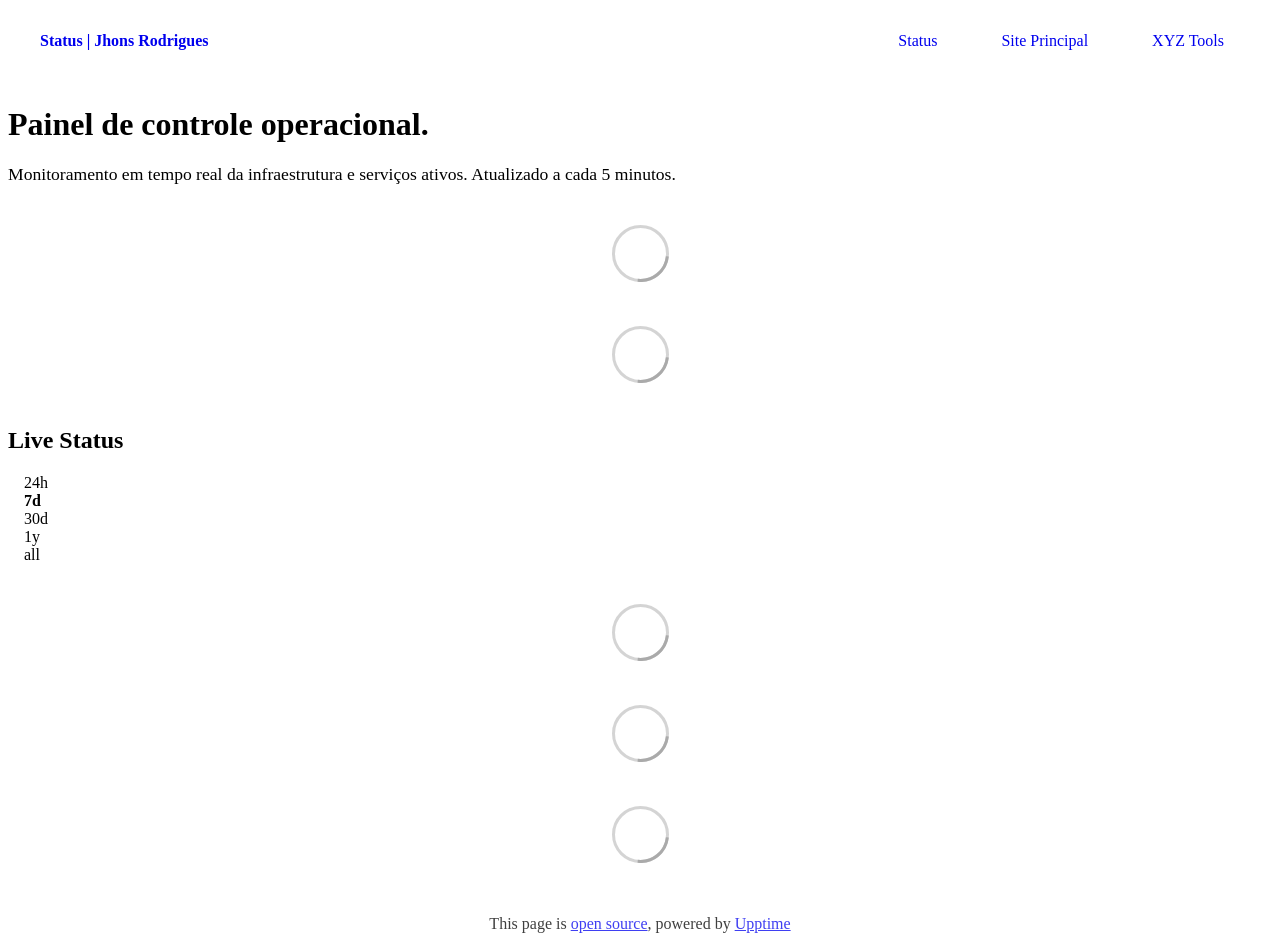
==== index.html @ 6686a25e "deploy: 39d566ddb281f7ddded84cb7383b6917914777c2" ====
<!DOCTYPE html> <html lang=en> <head> <meta charset=utf-8> <meta content="width=device-width,initial-scale=1" name=viewport> <meta content=#333333 name=theme-color> <base href=/ > <link href=manifest.json rel=manifest crossorigin=use-credentials> <script>__SAPPER__={baseUrl:"",preloaded:[void 0,{}]};if('serviceWorker' in navigator)navigator.serviceWorker.register('/service-worker.js');(function(){try{eval("async function x(){}");var main="/client/client.4621b41d.js"}catch(e){main="/client/legacy/client.613359bc.js"};var s=document.createElement("script");try{new Function("if(0)import('')")();s.src=main;s.type="module";s.crossOrigin="use-credentials";}catch(e){s.src="/client/shimport@2.0.5.js";s.setAttribute("data-main",main);}document.head.appendChild(s);}());</script> <link href=client/client-31a52aa5.css rel=stylesheet><link href=client/createOctokit-a85f76c7.css rel=stylesheet><link href=client/index-b0b6455a.css rel=stylesheet> <title>Status | Jhons Rodrigues</title><link href=https://status.jhonsrodrigues.com/themes/light.css rel=stylesheet><link href=https://status.jhonsrodrigues.com/global.css rel=stylesheet><link href=https://raw.githubusercontent.com/upptime/upptime/master/assets/upptime-icon.svg rel=icon type=image/svg><link href=/logo-192.png rel=icon type=image/png> <link href=/client/client.4621b41d.js rel=modulepreload as=script crossorigin=use-credentials><link href=/client/client-31a52aa5.css rel=preload as=style><link href=/client/index.4621e5ca.js rel=modulepreload as=script crossorigin=use-credentials><link href=/client/createOctokit.be93cfee.js rel=modulepreload as=script crossorigin=use-credentials><link href=/client/inject_styles.803b7e80.js rel=modulepreload as=script crossorigin=use-credentials><link href=/client/createOctokit-a85f76c7.css rel=preload as=style><link href=/client/index-b0b6455a.css rel=preload as=style></head> <body> <div id=sapper> <nav class=svelte-a08hsz><div class="svelte-a08hsz container"><div><a href=https://status.jhonsrodrigues.com class="svelte-a08hsz logo"><img alt="" class=svelte-a08hsz src=https://tyipxaldonkfqlztqmbk.supabase.co/storage/v1/object/public/public-images/LogotipoJR.png> <div>Status | Jhons Rodrigues</div></a></div> <ul class=svelte-a08hsz><li><a href=/ class=svelte-a08hsz target=_self aria-current=page>Status</a> <li><a href=https://jhonsrodrigues.com class=svelte-a08hsz target=_self>Site Principal</a> <li><a href=https://xyztools.app class=svelte-a08hsz target=_self>XYZ Tools</a> </li> </ul></div> </nav> <main class=container> <header class=svelte-ngkazm><h1>Painel de controle operacional.</h1> <p class="svelte-ngkazm lead">Monitoramento em tempo real da infraestrutura e serviços ativos. Atualizado a cada 5 minutos.</header> <section class=svelte-8lnl4f><div class="svelte-68jxue loading"><svg class=svelte-68jxue height=38 stroke=#aaa width=38 xmlns=http://www.w3.org/2000/svg><g fill=none fill-rule=evenodd><g stroke-width=2 transform="translate(1 1)"><circle cx=18 cy=18 r=18 stroke-opacity=.5></circle><path d="M36 18c0-9.94-8.06-18-18-18"><animateTransform attributeName=transform dur=1s from="0 18 18" repeatCount=indefinite to="360 18 18" type=rotate></animateTransform></path></g></g></svg></div> </section> <section class=svelte-8lnl4f><div class="svelte-68jxue loading"><svg class=svelte-68jxue height=38 stroke=#aaa width=38 xmlns=http://www.w3.org/2000/svg><g fill=none fill-rule=evenodd><g stroke-width=2 transform="translate(1 1)"><circle cx=18 cy=18 r=18 stroke-opacity=.5></circle><path d="M36 18c0-9.94-8.06-18-18-18"><animateTransform attributeName=transform dur=1s from="0 18 18" repeatCount=indefinite to="360 18 18" type=rotate></animateTransform></path></g></g></svg></div> </section> <div class="svelte-fqsq6s f changed"><h2>Live Status</h2> <form class="svelte-fqsq6s f r"><div><input class=svelte-fqsq6s id=data_day name=d type=radio value=day><label class=svelte-fqsq6s for=data_day>24h</label></div> <div><input class=svelte-fqsq6s id=data_week name=d type=radio value=week checked><label class=svelte-fqsq6s for=data_week>7d</label></div> <div><input class=svelte-fqsq6s id=data_month name=d type=radio value=month><label class=svelte-fqsq6s for=data_month>30d</label></div> <div><input class=svelte-fqsq6s id=data_year name=d type=radio value=year><label class=svelte-fqsq6s for=data_year>1y</label></div> <div><input class=svelte-fqsq6s id=data_all name=d type=radio value=all><label class=svelte-fqsq6s for=data_all>all</label></div></form></div> <section class="svelte-fqsq6s live-status"><div class="svelte-68jxue loading"><svg class=svelte-68jxue height=38 stroke=#aaa width=38 xmlns=http://www.w3.org/2000/svg><g fill=none fill-rule=evenodd><g stroke-width=2 transform="translate(1 1)"><circle cx=18 cy=18 r=18 stroke-opacity=.5></circle><path d="M36 18c0-9.94-8.06-18-18-18"><animateTransform attributeName=transform dur=1s from="0 18 18" repeatCount=indefinite to="360 18 18" type=rotate></animateTransform></path></g></g></svg></div> </section> <section><div class="svelte-68jxue loading"><svg class=svelte-68jxue height=38 stroke=#aaa width=38 xmlns=http://www.w3.org/2000/svg><g fill=none fill-rule=evenodd><g stroke-width=2 transform="translate(1 1)"><circle cx=18 cy=18 r=18 stroke-opacity=.5></circle><path d="M36 18c0-9.94-8.06-18-18-18"><animateTransform attributeName=transform dur=1s from="0 18 18" repeatCount=indefinite to="360 18 18" type=rotate></animateTransform></path></g></g></svg></div> </section> <section><div class="svelte-68jxue loading"><svg class=svelte-68jxue height=38 stroke=#aaa width=38 xmlns=http://www.w3.org/2000/svg><g fill=none fill-rule=evenodd><g stroke-width=2 transform="translate(1 1)"><circle cx=18 cy=18 r=18 stroke-opacity=.5></circle><path d="M36 18c0-9.94-8.06-18-18-18"><animateTransform attributeName=transform dur=1s from="0 18 18" repeatCount=indefinite to="360 18 18" type=rotate></animateTransform></path></g></g></svg></div></section></main> <footer class=svelte-jbr799><p>This page is <a href=https://github.com/SEU-USUARIO-GITHUB/status-page>open source</a>, powered by <a href=https://upptime.js.org>Upptime</a></p> </footer></div> <script> try {
        if (typeof window !== "undefined" && window.navigator && navigator.serviceWorker) {
          navigator.serviceWorker.getRegistrations().then(function (registrations) {
            for (let registration of registrations) {
              registration.unregister();
            }
          });
        }
        if (typeof window !== "undefined" && "caches" in window) {
          caches.keys().then(function (keyList) {
            return Promise.all(
              keyList.map(function (key) {
                return caches.delete(key);
              })
            );
          });
        }
      } catch (error) {} </script>
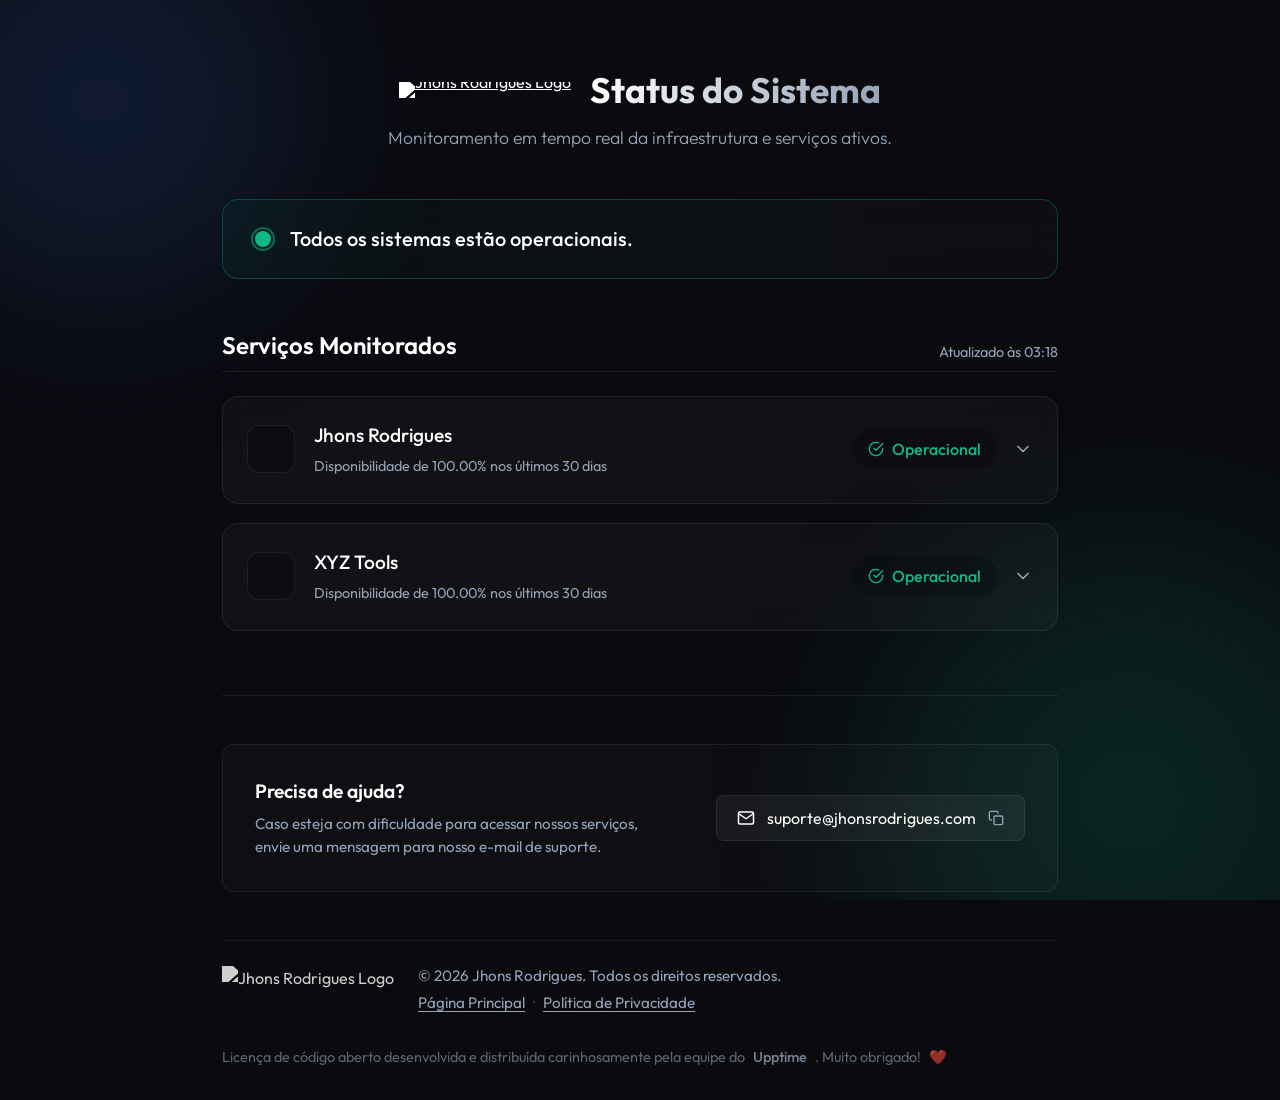
==== commit 99904b2f: "feat: implementa nova interface visual premium Data-Only" ====
--- a/index.html
+++ b/index.html
@@ -1,18 +1,97 @@
-<!DOCTYPE html> <html lang=en> <head> <meta charset=utf-8> <meta content="width=device-width,initial-scale=1" name=viewport> <meta content=#333333 name=theme-color> <base href=/ > <link href=manifest.json rel=manifest crossorigin=use-credentials> <script>__SAPPER__={baseUrl:"",preloaded:[void 0,{}]};if('serviceWorker' in navigator)navigator.serviceWorker.register('/service-worker.js');(function(){try{eval("async function x(){}");var main="/client/client.4621b41d.js"}catch(e){main="/client/legacy/client.613359bc.js"};var s=document.createElement("script");try{new Function("if(0)import('')")();s.src=main;s.type="module";s.crossOrigin="use-credentials";}catch(e){s.src="/client/shimport@2.0.5.js";s.setAttribute("data-main",main);}document.head.appendChild(s);}());</script> <link href=client/client-31a52aa5.css rel=stylesheet><link href=client/createOctokit-a85f76c7.css rel=stylesheet><link href=client/index-b0b6455a.css rel=stylesheet> <title>Status | Jhons Rodrigues</title><link href=https://status.jhonsrodrigues.com/themes/light.css rel=stylesheet><link href=https://status.jhonsrodrigues.com/global.css rel=stylesheet><link href=https://raw.githubusercontent.com/upptime/upptime/master/assets/upptime-icon.svg rel=icon type=image/svg><link href=/logo-192.png rel=icon type=image/png> <link href=/client/client.4621b41d.js rel=modulepreload as=script crossorigin=use-credentials><link href=/client/client-31a52aa5.css rel=preload as=style><link href=/client/index.4621e5ca.js rel=modulepreload as=script crossorigin=use-credentials><link href=/client/createOctokit.be93cfee.js rel=modulepreload as=script crossorigin=use-credentials><link href=/client/inject_styles.803b7e80.js rel=modulepreload as=script crossorigin=use-credentials><link href=/client/createOctokit-a85f76c7.css rel=preload as=style><link href=/client/index-b0b6455a.css rel=preload as=style></head> <body> <div id=sapper> <nav class=svelte-a08hsz><div class="svelte-a08hsz container"><div><a href=https://status.jhonsrodrigues.com class="svelte-a08hsz logo"><img alt="" class=svelte-a08hsz src=https://tyipxaldonkfqlztqmbk.supabase.co/storage/v1/object/public/public-images/LogotipoJR.png> <div>Status | Jhons Rodrigues</div></a></div> <ul class=svelte-a08hsz><li><a href=/ class=svelte-a08hsz target=_self aria-current=page>Status</a> <li><a href=https://jhonsrodrigues.com class=svelte-a08hsz target=_self>Site Principal</a> <li><a href=https://xyztools.app class=svelte-a08hsz target=_self>XYZ Tools</a> </li> </ul></div> </nav> <main class=container> <header class=svelte-ngkazm><h1>Painel de controle operacional.</h1> <p class="svelte-ngkazm lead">Monitoramento em tempo real da infraestrutura e serviços ativos. Atualizado a cada 5 minutos.</header> <section class=svelte-8lnl4f><div class="svelte-68jxue loading"><svg class=svelte-68jxue height=38 stroke=#aaa width=38 xmlns=http://www.w3.org/2000/svg><g fill=none fill-rule=evenodd><g stroke-width=2 transform="translate(1 1)"><circle cx=18 cy=18 r=18 stroke-opacity=.5></circle><path d="M36 18c0-9.94-8.06-18-18-18"><animateTransform attributeName=transform dur=1s from="0 18 18" repeatCount=indefinite to="360 18 18" type=rotate></animateTransform></path></g></g></svg></div> </section> <section class=svelte-8lnl4f><div class="svelte-68jxue loading"><svg class=svelte-68jxue height=38 stroke=#aaa width=38 xmlns=http://www.w3.org/2000/svg><g fill=none fill-rule=evenodd><g stroke-width=2 transform="translate(1 1)"><circle cx=18 cy=18 r=18 stroke-opacity=.5></circle><path d="M36 18c0-9.94-8.06-18-18-18"><animateTransform attributeName=transform dur=1s from="0 18 18" repeatCount=indefinite to="360 18 18" type=rotate></animateTransform></path></g></g></svg></div> </section> <div class="svelte-fqsq6s f changed"><h2>Live Status</h2> <form class="svelte-fqsq6s f r"><div><input class=svelte-fqsq6s id=data_day name=d type=radio value=day><label class=svelte-fqsq6s for=data_day>24h</label></div> <div><input class=svelte-fqsq6s id=data_week name=d type=radio value=week checked><label class=svelte-fqsq6s for=data_week>7d</label></div> <div><input class=svelte-fqsq6s id=data_month name=d type=radio value=month><label class=svelte-fqsq6s for=data_month>30d</label></div> <div><input class=svelte-fqsq6s id=data_year name=d type=radio value=year><label class=svelte-fqsq6s for=data_year>1y</label></div> <div><input class=svelte-fqsq6s id=data_all name=d type=radio value=all><label class=svelte-fqsq6s for=data_all>all</label></div></form></div> <section class="svelte-fqsq6s live-status"><div class="svelte-68jxue loading"><svg class=svelte-68jxue height=38 stroke=#aaa width=38 xmlns=http://www.w3.org/2000/svg><g fill=none fill-rule=evenodd><g stroke-width=2 transform="translate(1 1)"><circle cx=18 cy=18 r=18 stroke-opacity=.5></circle><path d="M36 18c0-9.94-8.06-18-18-18"><animateTransform attributeName=transform dur=1s from="0 18 18" repeatCount=indefinite to="360 18 18" type=rotate></animateTransform></path></g></g></svg></div> </section> <section><div class="svelte-68jxue loading"><svg class=svelte-68jxue height=38 stroke=#aaa width=38 xmlns=http://www.w3.org/2000/svg><g fill=none fill-rule=evenodd><g stroke-width=2 transform="translate(1 1)"><circle cx=18 cy=18 r=18 stroke-opacity=.5></circle><path d="M36 18c0-9.94-8.06-18-18-18"><animateTransform attributeName=transform dur=1s from="0 18 18" repeatCount=indefinite to="360 18 18" type=rotate></animateTransform></path></g></g></svg></div> </section> <section><div class="svelte-68jxue loading"><svg class=svelte-68jxue height=38 stroke=#aaa width=38 xmlns=http://www.w3.org/2000/svg><g fill=none fill-rule=evenodd><g stroke-width=2 transform="translate(1 1)"><circle cx=18 cy=18 r=18 stroke-opacity=.5></circle><path d="M36 18c0-9.94-8.06-18-18-18"><animateTransform attributeName=transform dur=1s from="0 18 18" repeatCount=indefinite to="360 18 18" type=rotate></animateTransform></path></g></g></svg></div></section></main> <footer class=svelte-jbr799><p>This page is <a href=https://github.com/SEU-USUARIO-GITHUB/status-page>open source</a>, powered by <a href=https://upptime.js.org>Upptime</a></p> </footer></div> <script> try {
-        if (typeof window !== "undefined" && window.navigator && navigator.serviceWorker) {
-          navigator.serviceWorker.getRegistrations().then(function (registrations) {
-            for (let registration of registrations) {
-              registration.unregister();
-            }
-          });
-        }
-        if (typeof window !== "undefined" && "caches" in window) {
-          caches.keys().then(function (keyList) {
-            return Promise.all(
-              keyList.map(function (key) {
-                return caches.delete(key);
-              })
-            );
-          });
-        }
-      } catch (error) {} </script> +<!DOCTYPE html>
+<html lang="pt-BR">
+<head>
+    <meta charset="UTF-8">
+    <meta name="viewport" content="width=device-width, initial-scale=1.0">
+    <title>Status | Jhons Rodrigues</title>
+    <meta name="description" content="Monitoramento em tempo real da infraestrutura e serviços ativos de Jhons Rodrigues. Atualizado a cada 5 minutos.">
+    <link rel="icon" type="image/svg+xml" href="https://tyipxaldonkfqlztqmbk.supabase.co/storage/v1/object/public/public-images/LogotipoJR.svg">
+    
+    <!-- Google Fonts -->
+    <link rel="preconnect" href="https://fonts.googleapis.com">
+    <link rel="preconnect" href="https://fonts.gstatic.com" crossorigin>
+    <link href="https://fonts.googleapis.com/css2?family=Outfit:wght@300;400;500;600;700&display=swap" rel="stylesheet">
+    
+    <!-- Custom CSS -->
+    <link rel="stylesheet" href="./assets/style.css">
+</head>
+<body>
+    <div class="background-effects">
+        <div class="glow-orb orb-1"></div>
+        <div class="glow-orb orb-2"></div>
+    </div>
+
+    <div class="app-container">
+        <header class="site-header">
+            <div class="header-title-row">
+                <a href="/" class="logo-link">
+                    <img src="https://tyipxaldonkfqlztqmbk.supabase.co/storage/v1/object/public/public-images/LogotipoJR.svg" alt="Jhons Rodrigues Logo" class="brand-logo">
+                </a>
+                <h1>Status do Sistema</h1>
+            </div>
+            <p class="header-subtitle">Monitoramento em tempo real da infraestrutura e serviços ativos.</p>
+        </header>
+
+        <main>
+            <!-- Global Status Banner -->
+            <section class="global-status loading" id="global-status-banner">
+                <div class="status-indicator-pulse"></div>
+                <h2 id="global-status-text">Analisando sistemas...</h2>
+            </section>
+
+            <!-- Services Grid -->
+            <section class="services-section">
+                <div class="services-header">
+                    <h2>Serviços Monitorados</h2>
+                    <span class="last-updated" id="last-updated-text">Atualizando...</span>
+                </div>
+                <div class="services-grid" id="services-grid">
+                    <!-- Cards will be injected here by app.js -->
+                    <div class="skeleton-card"></div>
+                    <div class="skeleton-card"></div>
+                </div>
+            </section>
+        </main>
+
+        <footer class="site-footer">
+            <div class="support-section">
+                <div class="support-content">
+                    <h3>Precisa de ajuda?</h3>
+                    <p>Caso esteja com dificuldade para acessar nossos serviços, envie uma mensagem para nosso e-mail de suporte.</p>
+                </div>
+                <div class="support-action">
+                    <button id="copy-email-btn" class="email-btn" onclick="copySupportEmail()">
+                        <svg width="18" height="18" viewBox="0 0 24 24" fill="none" stroke="currentColor" stroke-width="2" stroke-linecap="round" stroke-linejoin="round"><path d="M4 4h16c1.1 0 2 .9 2 2v12c0 1.1-.9 2-2 2H4c-1.1 0-2-.9-2-2V6c0-1.1.9-2 2-2z"></path><polyline points="22,6 12,13 2,6"></polyline></svg>
+                        <span>suporte@jhonsrodrigues.com</span>
+                        <svg class="copy-icon" width="16" height="16" viewBox="0 0 24 24" fill="none" stroke="currentColor" stroke-width="2" stroke-linecap="round" stroke-linejoin="round"><rect x="9" y="9" width="13" height="13" rx="2" ry="2"></rect><path d="M5 15H4a2 2 0 0 1-2-2V4a2 2 0 0 1 2-2h9a2 2 0 0 1 2 2v1"></path></svg>
+                    </button>
+                    <span id="copy-feedback" class="copy-feedback">Copiado!</span>
+                </div>
+            </div>
+
+            <div class="footer-main">
+                <div class="footer-brand-row">
+                    <img src="https://tyipxaldonkfqlztqmbk.supabase.co/storage/v1/object/public/public-images/LogotipoJR.svg" alt="Jhons Rodrigues Logo" class="footer-logo">
+                    <div class="footer-copyright">
+                        <p>&copy; <span id="current-year"></span> Jhons Rodrigues. Todos os direitos reservados.</p>
+                        <div class="footer-copyright-links">
+                            <a href="https://jhonsrodrigues.com" target="_blank" rel="noopener noreferrer">Página Principal</a>
+                            <span class="separator">&middot;</span>
+                            <a href="https://www.jhonsrodrigues.com/privacidade.html" target="_blank" rel="noopener noreferrer">Política de Privacidade</a>
+                        </div>
+                    </div>
+                </div>
+                
+                <div class="footer-credits">
+                    <p class="upptime-credit">
+                        Licença de código aberto desenvolvida e distribuída carinhosamente pela equipe do <a href="https://upptime.js.org" target="_blank" rel="noopener noreferrer">Upptime</a>. Muito obrigado! <span class="animated-heart">❤️</span>
+                    </p>
+                </div>
+            </div>
+        </footer>
+    </div>
+
+    <!-- Custom JS -->
+    <script src="./assets/app.js"></script>
+</body>
+</html>
--- a/assets/style.css
+++ b/assets/style.css
@@ -0,0 +1,597 @@
+:root {
+    --bg-dark: #0a0a0f;
+    --bg-card: rgba(255, 255, 255, 0.03);
+    --border-color: rgba(255, 255, 255, 0.08);
+    --text-primary: #ffffff;
+    --text-secondary: #94a3b8;
+    --accent-color: #3b82f6;
+    
+    --status-up: #10b981;
+    --status-up-glow: rgba(16, 185, 129, 0.2);
+    --status-down: #ef4444;
+    --status-down-glow: rgba(239, 68, 68, 0.2);
+    --status-degraded: #f59e0b;
+    --status-degraded-glow: rgba(245, 158, 11, 0.2);
+
+    --font-main: 'Outfit', sans-serif;
+    --transition: all 0.3s cubic-bezier(0.4, 0, 0.2, 1);
+}
+
+* {
+    margin: 0;
+    padding: 0;
+    box-sizing: border-box;
+}
+
+body {
+    background-color: var(--bg-dark);
+    color: var(--text-primary);
+    font-family: var(--font-main);
+    min-height: 100vh;
+    overflow-x: hidden;
+    position: relative;
+    line-height: 1.5;
+}
+
+/* Background Effects */
+.background-effects {
+    position: fixed;
+    top: 0;
+    left: 0;
+    width: 100%;
+    height: 100%;
+    z-index: -1;
+    overflow: hidden;
+    pointer-events: none;
+}
+
+.glow-orb {
+    position: absolute;
+    border-radius: 50%;
+    filter: blur(100px);
+    opacity: 0.15;
+    animation: float 20s infinite ease-in-out alternate;
+}
+
+.orb-1 {
+    width: 400px;
+    height: 400px;
+    background: var(--accent-color);
+    top: -100px;
+    left: -100px;
+}
+
+.orb-2 {
+    width: 500px;
+    height: 500px;
+    background: var(--status-up);
+    bottom: -150px;
+    right: -100px;
+    animation-delay: -5s;
+}
+
+@keyframes float {
+    0% { transform: translate(0, 0) scale(1); }
+    100% { transform: translate(50px, 50px) scale(1.1); }
+}
+
+/* Layout */
+.app-container {
+    max-width: 900px;
+    margin: 0 auto;
+    padding: 2rem;
+    display: flex;
+    flex-direction: column;
+    min-height: 100vh;
+}
+
+/* Header */
+.site-header {
+    text-align: center;
+    margin-bottom: 3rem;
+    padding-top: 2rem;
+    animation: fadeInDown 0.8s ease-out;
+}
+
+.header-title-row {
+    display: flex;
+    align-items: center;
+    justify-content: center;
+    gap: 1.2rem;
+    margin-bottom: 0.5rem;
+}
+
+.logo-link {
+    display: inline-block;
+    transition: var(--transition);
+    line-height: 0;
+}
+
+.logo-link:hover {
+    transform: scale(1.05);
+}
+
+.brand-logo {
+    height: 48px; /* Slightly smaller to fit with text */
+    width: auto;
+    filter: brightness(0) invert(1);
+}
+
+.header-title-row h1 {
+    font-size: 2.2rem;
+    font-weight: 700;
+    background: linear-gradient(to right, #fff, #94a3b8);
+    -webkit-background-clip: text;
+    -webkit-text-fill-color: transparent;
+}
+
+.header-subtitle {
+    color: var(--text-secondary);
+    font-size: 1.1rem;
+    font-weight: 300;
+}
+
+/* Global Status Banner */
+.global-status {
+    background: var(--bg-card);
+    backdrop-filter: blur(16px);
+    -webkit-backdrop-filter: blur(16px);
+    border: 1px solid var(--border-color);
+    border-radius: 16px;
+    padding: 1.5rem 2rem;
+    display: flex;
+    align-items: center;
+    gap: 1.2rem;
+    margin-bottom: 3rem;
+    transition: var(--transition);
+    animation: fadeInUp 0.8s ease-out 0.2s both;
+}
+
+.status-indicator-pulse {
+    width: 16px;
+    height: 16px;
+    border-radius: 50%;
+    background-color: var(--text-secondary);
+    position: relative;
+}
+
+.status-indicator-pulse::after {
+    content: '';
+    position: absolute;
+    top: -4px;
+    left: -4px;
+    right: -4px;
+    bottom: -4px;
+    border-radius: 50%;
+    border: 2px solid var(--text-secondary);
+    animation: pulse 2s cubic-bezier(0.4, 0, 0.6, 1) infinite;
+    opacity: 0.5;
+}
+
+.global-status.all-up {
+    border-color: rgba(16, 185, 129, 0.3);
+    background: linear-gradient(90deg, rgba(16,185,129,0.05) 0%, rgba(255,255,255,0.02) 100%);
+}
+
+.global-status.all-up .status-indicator-pulse {
+    background-color: var(--status-up);
+}
+
+.global-status.all-up .status-indicator-pulse::after {
+    border-color: var(--status-up);
+}
+
+.global-status.has-issues {
+    border-color: rgba(239, 68, 68, 0.3);
+    background: linear-gradient(90deg, rgba(239,68,68,0.05) 0%, rgba(255,255,255,0.02) 100%);
+}
+
+.global-status.has-issues .status-indicator-pulse {
+    background-color: var(--status-down);
+}
+
+.global-status.has-issues .status-indicator-pulse::after {
+    border-color: var(--status-down);
+}
+
+.global-status h2 {
+    font-size: 1.25rem;
+    font-weight: 500;
+}
+
+@keyframes pulse {
+    0% { transform: scale(1); opacity: 0.8; }
+    100% { transform: scale(1.8); opacity: 0; }
+}
+
+/* Services Section */
+.services-header {
+    display: flex;
+    justify-content: space-between;
+    align-items: flex-end;
+    margin-bottom: 1.5rem;
+    padding-bottom: 0.5rem;
+    border-bottom: 1px solid var(--border-color);
+}
+
+.services-header h2 {
+    font-size: 1.5rem;
+    font-weight: 600;
+}
+
+.last-updated {
+    font-size: 0.9rem;
+    color: var(--text-secondary);
+}
+
+.services-grid {
+    display: flex;
+    flex-direction: column;
+    gap: 1.2rem;
+    margin-bottom: 4rem;
+}
+
+/* Service Card */
+.service-card {
+    background: var(--bg-card);
+    backdrop-filter: blur(12px);
+    -webkit-backdrop-filter: blur(12px);
+    border: 1px solid var(--border-color);
+    border-radius: 16px;
+    transition: var(--transition);
+    color: inherit;
+    animation: fadeInUp 0.8s ease-out 0.4s both;
+    overflow: hidden;
+}
+
+.service-card:hover {
+    background: rgba(255, 255, 255, 0.05);
+    border-color: rgba(255, 255, 255, 0.15);
+    box-shadow: 0 10px 30px -10px rgba(0,0,0,0.5);
+}
+
+.service-header-clickable {
+    padding: 1.5rem;
+    display: flex;
+    justify-content: space-between;
+    align-items: center;
+    cursor: pointer;
+    user-select: none;
+}
+
+.service-info {
+    display: flex;
+    align-items: center;
+    gap: 1.2rem;
+}
+
+.service-icon {
+    width: 48px;
+    height: 48px;
+    border-radius: 12px;
+    background: rgba(0,0,0,0.2);
+    padding: 8px;
+    display: flex;
+    align-items: center;
+    justify-content: center;
+    border: 1px solid var(--border-color);
+}
+
+.service-icon img {
+    max-width: 100%;
+    max-height: 100%;
+    object-fit: contain;
+}
+
+.service-details h3 {
+    font-size: 1.2rem;
+    font-weight: 500;
+    margin-bottom: 0.2rem;
+}
+
+.service-uptime {
+    font-size: 0.9rem;
+    color: var(--text-secondary);
+}
+
+.service-status {
+    display: flex;
+    align-items: center;
+    gap: 0.5rem;
+    font-weight: 500;
+    padding: 0.5rem 1rem;
+    border-radius: 20px;
+    background: rgba(0,0,0,0.2);
+}
+
+.status-up {
+    color: var(--status-up);
+}
+
+.status-down {
+    color: var(--status-down);
+}
+
+.card-dropdown-icon {
+    transition: transform 0.3s ease;
+    margin-left: 1rem;
+    color: var(--text-secondary);
+}
+
+.service-card.expanded .card-dropdown-icon {
+    transform: rotate(180deg);
+}
+
+.service-details-dropdown {
+    max-height: 0;
+    overflow: hidden;
+    transition: max-height 0.4s ease, padding 0.4s ease, opacity 0.3s ease;
+    background: rgba(0, 0, 0, 0.2);
+    border-top: 1px solid transparent;
+    opacity: 0;
+}
+
+.service-card.expanded .service-details-dropdown {
+    max-height: 300px;
+    padding: 1.5rem;
+    border-top-color: var(--border-color);
+    opacity: 1;
+}
+
+.dropdown-content-inner {
+    display: flex;
+    justify-content: space-between;
+    align-items: flex-start;
+}
+
+.incidents-log {
+    flex: 1;
+}
+
+.incidents-log h4 {
+    font-size: 1rem;
+    margin-bottom: 0.5rem;
+    color: var(--text-secondary);
+    font-weight: 500;
+}
+
+.incidents-log p {
+    font-size: 0.95rem;
+}
+
+.visit-site-btn {
+    display: inline-flex;
+    align-items: center;
+    gap: 0.5rem;
+    padding: 0.6rem 1.2rem;
+    background-color: var(--accent-color);
+    color: #fff;
+    text-decoration: none;
+    border-radius: 8px;
+    font-weight: 500;
+    font-size: 0.95rem;
+    transition: background-color 0.2s ease;
+}
+
+.visit-site-btn:hover {
+    background-color: #2563eb;
+}
+
+/* Skeletons for Loading */
+.skeleton-card {
+    height: 88px;
+    border-radius: 16px;
+    background: linear-gradient(90deg, rgba(255,255,255,0.02) 25%, rgba(255,255,255,0.05) 50%, rgba(255,255,255,0.02) 75%);
+    background-size: 200% 100%;
+    animation: skeletonLoading 1.5s infinite;
+}
+
+@keyframes skeletonLoading {
+    0% { background-position: 200% 0; }
+    100% { background-position: -200% 0; }
+}
+
+/* Footer */
+.site-footer {
+    margin-top: auto;
+    padding-top: 3rem;
+    border-top: 1px solid var(--border-color);
+}
+
+.support-section {
+    background: rgba(255, 255, 255, 0.02);
+    border: 1px solid var(--border-color);
+    border-radius: 12px;
+    padding: 2rem;
+    display: flex;
+    justify-content: space-between;
+    align-items: center;
+    margin-bottom: 3rem;
+}
+
+.support-content h3 {
+    font-size: 1.2rem;
+    font-weight: 600;
+    margin-bottom: 0.5rem;
+}
+
+.support-content p {
+    color: var(--text-secondary);
+    font-size: 0.95rem;
+    max-width: 400px;
+}
+
+.support-action {
+    position: relative;
+    display: flex;
+    align-items: center;
+    gap: 1rem;
+}
+
+.email-btn {
+    display: flex;
+    align-items: center;
+    gap: 0.75rem;
+    background: rgba(255, 255, 255, 0.05);
+    border: 1px solid var(--border-color);
+    color: var(--text-primary);
+    padding: 0.75rem 1.25rem;
+    border-radius: 8px;
+    cursor: pointer;
+    font-family: inherit;
+    font-size: 1rem;
+    transition: var(--transition);
+}
+
+.email-btn:hover {
+    background: rgba(255, 255, 255, 0.1);
+    border-color: rgba(255, 255, 255, 0.2);
+}
+
+.copy-icon {
+    color: var(--text-secondary);
+    transition: color 0.2s;
+}
+
+.email-btn:hover .copy-icon {
+    color: var(--text-primary);
+}
+
+.copy-feedback {
+    position: absolute;
+    top: -30px;
+    right: 50%;
+    transform: translateX(50%);
+    background: var(--status-up);
+    color: #fff;
+    padding: 0.25rem 0.75rem;
+    border-radius: 4px;
+    font-size: 0.8rem;
+    font-weight: 500;
+    opacity: 0;
+    transition: opacity 0.3s ease;
+    pointer-events: none;
+}
+
+.copy-feedback.show {
+    opacity: 1;
+}
+
+.footer-main {
+    display: flex;
+    flex-direction: column;
+    gap: 2rem;
+    padding-top: 1.5rem;
+    border-top: 1px solid rgba(255, 255, 255, 0.05);
+}
+
+.footer-brand-row {
+    display: flex;
+    align-items: center;
+    gap: 1.5rem;
+    flex-wrap: wrap;
+}
+
+.footer-logo {
+    height: 48px;
+    opacity: 0.8;
+    filter: brightness(0) invert(1);
+    transition: var(--transition);
+}
+
+.footer-logo:hover {
+    opacity: 1;
+}
+
+.footer-copyright {
+    display: flex;
+    flex-direction: column;
+    gap: 0.25rem;
+    color: var(--text-secondary);
+    font-size: 0.95rem;
+}
+
+.footer-copyright-links {
+    display: flex;
+    align-items: center;
+    gap: 0.5rem;
+    flex-wrap: wrap;
+}
+
+.footer-copyright-links a {
+    color: var(--text-secondary);
+    text-decoration: underline;
+    text-underline-offset: 3px;
+    transition: var(--transition);
+}
+
+.footer-copyright-links a:hover {
+    color: var(--text-primary);
+}
+
+.separator {
+    color: rgba(148, 163, 184, 0.4);
+    user-select: none;
+}
+
+.footer-credits {
+    color: rgba(148, 163, 184, 0.6);
+    font-size: 0.9rem;
+}
+
+.upptime-credit {
+    display: flex;
+    align-items: center;
+    gap: 0.5rem;
+    flex-wrap: wrap;
+}
+
+.upptime-credit a {
+    color: rgba(148, 163, 184, 0.8);
+    text-decoration: none;
+    font-weight: 500;
+}
+
+.upptime-credit a:hover {
+    color: var(--text-primary);
+}
+
+.animated-heart {
+    display: inline-block;
+    animation: heartColorChange 4s infinite alternate;
+}
+
+@keyframes heartColorChange {
+    0% { filter: hue-rotate(0deg); transform: scale(1); }
+    50% { transform: scale(1.1); }
+    100% { filter: hue-rotate(360deg); transform: scale(1); }
+}
+
+/* Animations */
+@keyframes fadeInDown {
+    from { opacity: 0; transform: translateY(-20px); }
+    to { opacity: 1; transform: translateY(0); }
+}
+
+@keyframes fadeInUp {
+    from { opacity: 0; transform: translateY(20px); }
+    to { opacity: 1; transform: translateY(0); }
+}
+
+/* Responsive */
+@media (max-width: 640px) {
+    .header-title-row { flex-direction: column; gap: 0.8rem; }
+    .header-title-row h1 { font-size: 1.8rem; }
+    .global-status { flex-direction: column; text-align: center; gap: 1rem; }
+    
+    .service-header-clickable { flex-direction: column; text-align: center; gap: 1rem; }
+    .service-info { flex-direction: column; }
+    .card-dropdown-icon { display: none; } /* Hide dropdown icon on mobile for space */
+    
+    .dropdown-content-inner { flex-direction: column; gap: 1.5rem; align-items: center; text-align: center; }
+    
+    .support-section { flex-direction: column; text-align: center; gap: 1.5rem; }
+    .footer-brand-row { flex-direction: column; text-align: center; gap: 1rem; }
+    .footer-copyright-links { justify-content: center; }
+    .upptime-credit { justify-content: center; text-align: center; }
+}
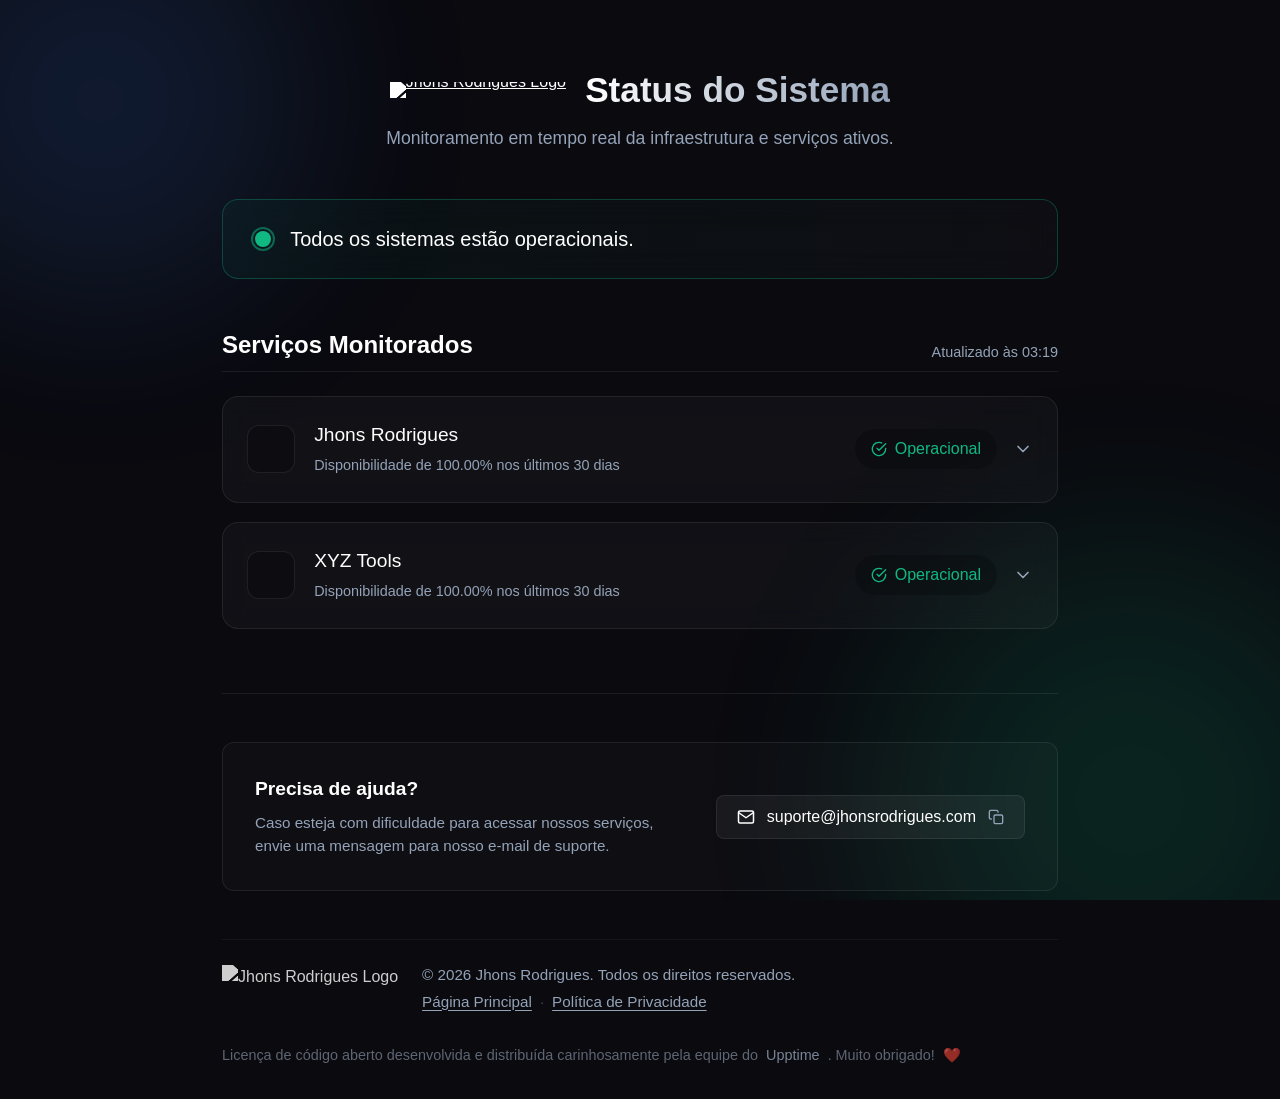
==== commit d0b452fc: "sec: auditoria de segurança - XSS protection e CSP headers" ====
--- a/index.html
+++ b/index.html
@@ -5,6 +5,9 @@
     <meta name="viewport" content="width=device-width, initial-scale=1.0">
     <title>Status | Jhons Rodrigues</title>
     <meta name="description" content="Monitoramento em tempo real da infraestrutura e serviços ativos de Jhons Rodrigues. Atualizado a cada 5 minutos.">
+    <meta http-equiv="X-Content-Type-Options" content="nosniff">
+    <meta http-equiv="X-XSS-Protection" content="1; mode=block">
+    <meta http-equiv="Content-Security-Policy" content="default-src 'self'; script-src 'self' 'unsafe-inline'; style-src 'self' 'unsafe-inline' https://fonts.googleapis.com; font-src 'self' https://fonts.gstatic.com; img-src 'self' data: https://tyipxaldonkfqlztqmbk.supabase.co https://icons.duckduckgo.com https://ui-avatars.com https://img.shields.io https://raw.githubusercontent.com; connect-src 'self';">
     <link rel="icon" type="image/svg+xml" href="https://tyipxaldonkfqlztqmbk.supabase.co/storage/v1/object/public/public-images/LogotipoJR.svg">
     
     <!-- Google Fonts -->
@@ -60,7 +63,7 @@
                     <p>Caso esteja com dificuldade para acessar nossos serviços, envie uma mensagem para nosso e-mail de suporte.</p>
                 </div>
                 <div class="support-action">
-                    <button id="copy-email-btn" class="email-btn" onclick="copySupportEmail()">
+                    <button id="copy-email-btn" class="email-btn">
                         <svg width="18" height="18" viewBox="0 0 24 24" fill="none" stroke="currentColor" stroke-width="2" stroke-linecap="round" stroke-linejoin="round"><path d="M4 4h16c1.1 0 2 .9 2 2v12c0 1.1-.9 2-2 2H4c-1.1 0-2-.9-2-2V6c0-1.1.9-2 2-2z"></path><polyline points="22,6 12,13 2,6"></polyline></svg>
                         <span>suporte@jhonsrodrigues.com</span>
                         <svg class="copy-icon" width="16" height="16" viewBox="0 0 24 24" fill="none" stroke="currentColor" stroke-width="2" stroke-linecap="round" stroke-linejoin="round"><rect x="9" y="9" width="13" height="13" rx="2" ry="2"></rect><path d="M5 15H4a2 2 0 0 1-2-2V4a2 2 0 0 1 2-2h9a2 2 0 0 1 2 2v1"></path></svg>
--- a/assets/style.css
+++ b/assets/style.css
@@ -121,7 +121,9 @@
     font-size: 2.2rem;
     font-weight: 700;
     background: linear-gradient(to right, #fff, #94a3b8);
+    background-clip: text;
     -webkit-background-clip: text;
+    color: transparent;
     -webkit-text-fill-color: transparent;
 }
 
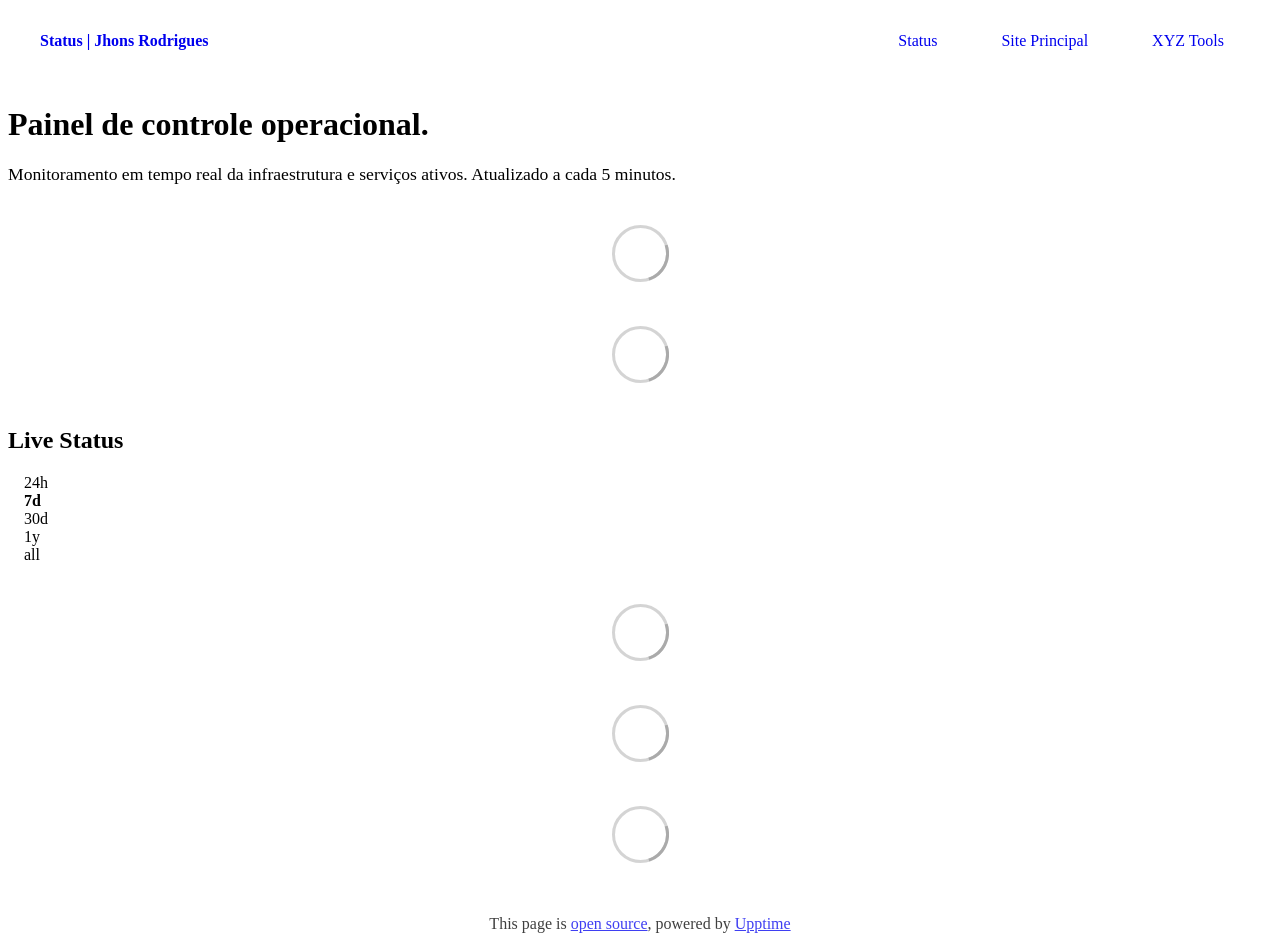
==== commit 5c5e973a: "deploy: b303b72293ca4c488e684178040302209750da59" ====
--- a/index.html
+++ b/index.html
@@ -1,100 +1,18 @@
-<!DOCTYPE html>
-<html lang="pt-BR">
-<head>
-    <meta charset="UTF-8">
-    <meta name="viewport" content="width=device-width, initial-scale=1.0">
-    <title>Status | Jhons Rodrigues</title>
-    <meta name="description" content="Monitoramento em tempo real da infraestrutura e serviços ativos de Jhons Rodrigues. Atualizado a cada 5 minutos.">
-    <meta http-equiv="X-Content-Type-Options" content="nosniff">
-    <meta http-equiv="X-XSS-Protection" content="1; mode=block">
-    <meta http-equiv="Content-Security-Policy" content="default-src 'self'; script-src 'self' 'unsafe-inline'; style-src 'self' 'unsafe-inline' https://fonts.googleapis.com; font-src 'self' https://fonts.gstatic.com; img-src 'self' data: https://tyipxaldonkfqlztqmbk.supabase.co https://icons.duckduckgo.com https://ui-avatars.com https://img.shields.io https://raw.githubusercontent.com; connect-src 'self';">
-    <link rel="icon" type="image/svg+xml" href="https://tyipxaldonkfqlztqmbk.supabase.co/storage/v1/object/public/public-images/LogotipoJR.svg">
-    
-    <!-- Google Fonts -->
-    <link rel="preconnect" href="https://fonts.googleapis.com">
-    <link rel="preconnect" href="https://fonts.gstatic.com" crossorigin>
-    <link href="https://fonts.googleapis.com/css2?family=Outfit:wght@300;400;500;600;700&display=swap" rel="stylesheet">
-    
-    <!-- Custom CSS -->
-    <link rel="stylesheet" href="./assets/style.css">
-</head>
-<body>
-    <div class="background-effects">
-        <div class="glow-orb orb-1"></div>
-        <div class="glow-orb orb-2"></div>
-    </div>
-
-    <div class="app-container">
-        <header class="site-header">
-            <div class="header-title-row">
-                <a href="/" class="logo-link">
-                    <img src="https://tyipxaldonkfqlztqmbk.supabase.co/storage/v1/object/public/public-images/LogotipoJR.svg" alt="Jhons Rodrigues Logo" class="brand-logo">
-                </a>
-                <h1>Status do Sistema</h1>
-            </div>
-            <p class="header-subtitle">Monitoramento em tempo real da infraestrutura e serviços ativos.</p>
-        </header>
-
-        <main>
-            <!-- Global Status Banner -->
-            <section class="global-status loading" id="global-status-banner">
-                <div class="status-indicator-pulse"></div>
-                <h2 id="global-status-text">Analisando sistemas...</h2>
-            </section>
-
-            <!-- Services Grid -->
-            <section class="services-section">
-                <div class="services-header">
-                    <h2>Serviços Monitorados</h2>
-                    <span class="last-updated" id="last-updated-text">Atualizando...</span>
-                </div>
-                <div class="services-grid" id="services-grid">
-                    <!-- Cards will be injected here by app.js -->
-                    <div class="skeleton-card"></div>
-                    <div class="skeleton-card"></div>
-                </div>
-            </section>
-        </main>
-
-        <footer class="site-footer">
-            <div class="support-section">
-                <div class="support-content">
-                    <h3>Precisa de ajuda?</h3>
-                    <p>Caso esteja com dificuldade para acessar nossos serviços, envie uma mensagem para nosso e-mail de suporte.</p>
-                </div>
-                <div class="support-action">
-                    <button id="copy-email-btn" class="email-btn">
-                        <svg width="18" height="18" viewBox="0 0 24 24" fill="none" stroke="currentColor" stroke-width="2" stroke-linecap="round" stroke-linejoin="round"><path d="M4 4h16c1.1 0 2 .9 2 2v12c0 1.1-.9 2-2 2H4c-1.1 0-2-.9-2-2V6c0-1.1.9-2 2-2z"></path><polyline points="22,6 12,13 2,6"></polyline></svg>
-                        <span>suporte@jhonsrodrigues.com</span>
-                        <svg class="copy-icon" width="16" height="16" viewBox="0 0 24 24" fill="none" stroke="currentColor" stroke-width="2" stroke-linecap="round" stroke-linejoin="round"><rect x="9" y="9" width="13" height="13" rx="2" ry="2"></rect><path d="M5 15H4a2 2 0 0 1-2-2V4a2 2 0 0 1 2-2h9a2 2 0 0 1 2 2v1"></path></svg>
-                    </button>
-                    <span id="copy-feedback" class="copy-feedback">Copiado!</span>
-                </div>
-            </div>
-
-            <div class="footer-main">
-                <div class="footer-brand-row">
-                    <img src="https://tyipxaldonkfqlztqmbk.supabase.co/storage/v1/object/public/public-images/LogotipoJR.svg" alt="Jhons Rodrigues Logo" class="footer-logo">
-                    <div class="footer-copyright">
-                        <p>&copy; <span id="current-year"></span> Jhons Rodrigues. Todos os direitos reservados.</p>
-                        <div class="footer-copyright-links">
-                            <a href="https://jhonsrodrigues.com" target="_blank" rel="noopener noreferrer">Página Principal</a>
-                            <span class="separator">&middot;</span>
-                            <a href="https://www.jhonsrodrigues.com/privacidade.html" target="_blank" rel="noopener noreferrer">Política de Privacidade</a>
-                        </div>
-                    </div>
-                </div>
-                
-                <div class="footer-credits">
-                    <p class="upptime-credit">
-                        Licença de código aberto desenvolvida e distribuída carinhosamente pela equipe do <a href="https://upptime.js.org" target="_blank" rel="noopener noreferrer">Upptime</a>. Muito obrigado! <span class="animated-heart">❤️</span>
-                    </p>
-                </div>
-            </div>
-        </footer>
-    </div>
-
-    <!-- Custom JS -->
-    <script src="./assets/app.js"></script>
-</body>
-</html>
+<!DOCTYPE html> <html lang=en> <head> <meta charset=utf-8> <meta content="width=device-width,initial-scale=1" name=viewport> <meta content=#333333 name=theme-color> <base href=/ > <link href=manifest.json rel=manifest crossorigin=use-credentials> <script>__SAPPER__={baseUrl:"",preloaded:[void 0,{}]};if('serviceWorker' in navigator)navigator.serviceWorker.register('/service-worker.js');(function(){try{eval("async function x(){}");var main="/client/client.39e7e810.js"}catch(e){main="/client/legacy/client.20202567.js"};var s=document.createElement("script");try{new Function("if(0)import('')")();s.src=main;s.type="module";s.crossOrigin="use-credentials";}catch(e){s.src="/client/shimport@2.0.5.js";s.setAttribute("data-main",main);}document.head.appendChild(s);}());</script> <link href=client/client-31a52aa5.css rel=stylesheet><link href=client/createOctokit-a85f76c7.css rel=stylesheet><link href=client/index-b0b6455a.css rel=stylesheet> <title>Status | Jhons Rodrigues</title><link href=https://status.jhonsrodrigues.com/themes/light.css rel=stylesheet><link href=https://status.jhonsrodrigues.com/global.css rel=stylesheet><link href=https://raw.githubusercontent.com/upptime/upptime/master/assets/upptime-icon.svg rel=icon type=image/svg><link href=/logo-192.png rel=icon type=image/png> <link href=/client/client.39e7e810.js rel=modulepreload as=script crossorigin=use-credentials><link href=/client/client-31a52aa5.css rel=preload as=style><link href=/client/index.21185567.js rel=modulepreload as=script crossorigin=use-credentials><link href=/client/createOctokit.50ca3e2c.js rel=modulepreload as=script crossorigin=use-credentials><link href=/client/inject_styles.803b7e80.js rel=modulepreload as=script crossorigin=use-credentials><link href=/client/createOctokit-a85f76c7.css rel=preload as=style><link href=/client/index-b0b6455a.css rel=preload as=style></head> <body> <div id=sapper> <nav class=svelte-a08hsz><div class="svelte-a08hsz container"><div><a href=https://status.jhonsrodrigues.com class="svelte-a08hsz logo"><img alt="" class=svelte-a08hsz src=https://tyipxaldonkfqlztqmbk.supabase.co/storage/v1/object/public/public-images/LogotipoJR.png> <div>Status | Jhons Rodrigues</div></a></div> <ul class=svelte-a08hsz><li><a href=/ class=svelte-a08hsz target=_self aria-current=page>Status</a> <li><a href=https://jhonsrodrigues.com class=svelte-a08hsz target=_self>Site Principal</a> <li><a href=https://xyztools.app class=svelte-a08hsz target=_self>XYZ Tools</a> </li> </ul></div> </nav> <main class=container> <header class=svelte-ngkazm><h1>Painel de controle operacional.</h1> <p class="svelte-ngkazm lead">Monitoramento em tempo real da infraestrutura e serviços ativos. Atualizado a cada 5 minutos.</header> <section class=svelte-8lnl4f><div class="svelte-68jxue loading"><svg class=svelte-68jxue height=38 stroke=#aaa width=38 xmlns=http://www.w3.org/2000/svg><g fill=none fill-rule=evenodd><g stroke-width=2 transform="translate(1 1)"><circle cx=18 cy=18 r=18 stroke-opacity=.5></circle><path d="M36 18c0-9.94-8.06-18-18-18"><animateTransform attributeName=transform dur=1s from="0 18 18" repeatCount=indefinite to="360 18 18" type=rotate></animateTransform></path></g></g></svg></div> </section> <section class=svelte-8lnl4f><div class="svelte-68jxue loading"><svg class=svelte-68jxue height=38 stroke=#aaa width=38 xmlns=http://www.w3.org/2000/svg><g fill=none fill-rule=evenodd><g stroke-width=2 transform="translate(1 1)"><circle cx=18 cy=18 r=18 stroke-opacity=.5></circle><path d="M36 18c0-9.94-8.06-18-18-18"><animateTransform attributeName=transform dur=1s from="0 18 18" repeatCount=indefinite to="360 18 18" type=rotate></animateTransform></path></g></g></svg></div> </section> <div class="svelte-fqsq6s f changed"><h2>Live Status</h2> <form class="svelte-fqsq6s f r"><div><input class=svelte-fqsq6s id=data_day name=d type=radio value=day><label class=svelte-fqsq6s for=data_day>24h</label></div> <div><input class=svelte-fqsq6s id=data_week name=d type=radio value=week checked><label class=svelte-fqsq6s for=data_week>7d</label></div> <div><input class=svelte-fqsq6s id=data_month name=d type=radio value=month><label class=svelte-fqsq6s for=data_month>30d</label></div> <div><input class=svelte-fqsq6s id=data_year name=d type=radio value=year><label class=svelte-fqsq6s for=data_year>1y</label></div> <div><input class=svelte-fqsq6s id=data_all name=d type=radio value=all><label class=svelte-fqsq6s for=data_all>all</label></div></form></div> <section class="svelte-fqsq6s live-status"><div class="svelte-68jxue loading"><svg class=svelte-68jxue height=38 stroke=#aaa width=38 xmlns=http://www.w3.org/2000/svg><g fill=none fill-rule=evenodd><g stroke-width=2 transform="translate(1 1)"><circle cx=18 cy=18 r=18 stroke-opacity=.5></circle><path d="M36 18c0-9.94-8.06-18-18-18"><animateTransform attributeName=transform dur=1s from="0 18 18" repeatCount=indefinite to="360 18 18" type=rotate></animateTransform></path></g></g></svg></div> </section> <section><div class="svelte-68jxue loading"><svg class=svelte-68jxue height=38 stroke=#aaa width=38 xmlns=http://www.w3.org/2000/svg><g fill=none fill-rule=evenodd><g stroke-width=2 transform="translate(1 1)"><circle cx=18 cy=18 r=18 stroke-opacity=.5></circle><path d="M36 18c0-9.94-8.06-18-18-18"><animateTransform attributeName=transform dur=1s from="0 18 18" repeatCount=indefinite to="360 18 18" type=rotate></animateTransform></path></g></g></svg></div> </section> <section><div class="svelte-68jxue loading"><svg class=svelte-68jxue height=38 stroke=#aaa width=38 xmlns=http://www.w3.org/2000/svg><g fill=none fill-rule=evenodd><g stroke-width=2 transform="translate(1 1)"><circle cx=18 cy=18 r=18 stroke-opacity=.5></circle><path d="M36 18c0-9.94-8.06-18-18-18"><animateTransform attributeName=transform dur=1s from="0 18 18" repeatCount=indefinite to="360 18 18" type=rotate></animateTransform></path></g></g></svg></div></section></main> <footer class=svelte-jbr799><p>This page is <a href=https://github.com/jhonsrodrigues/jhonsrodrigues-status>open source</a>, powered by <a href=https://upptime.js.org>Upptime</a></p> </footer></div> <script> try {
+        if (typeof window !== "undefined" && window.navigator && navigator.serviceWorker) {
+          navigator.serviceWorker.getRegistrations().then(function (registrations) {
+            for (let registration of registrations) {
+              registration.unregister();
+            }
+          });
+        }
+        if (typeof window !== "undefined" && "caches" in window) {
+          caches.keys().then(function (keyList) {
+            return Promise.all(
+              keyList.map(function (key) {
+                return caches.delete(key);
+              })
+            );
+          });
+        }
+      } catch (error) {} </script> 
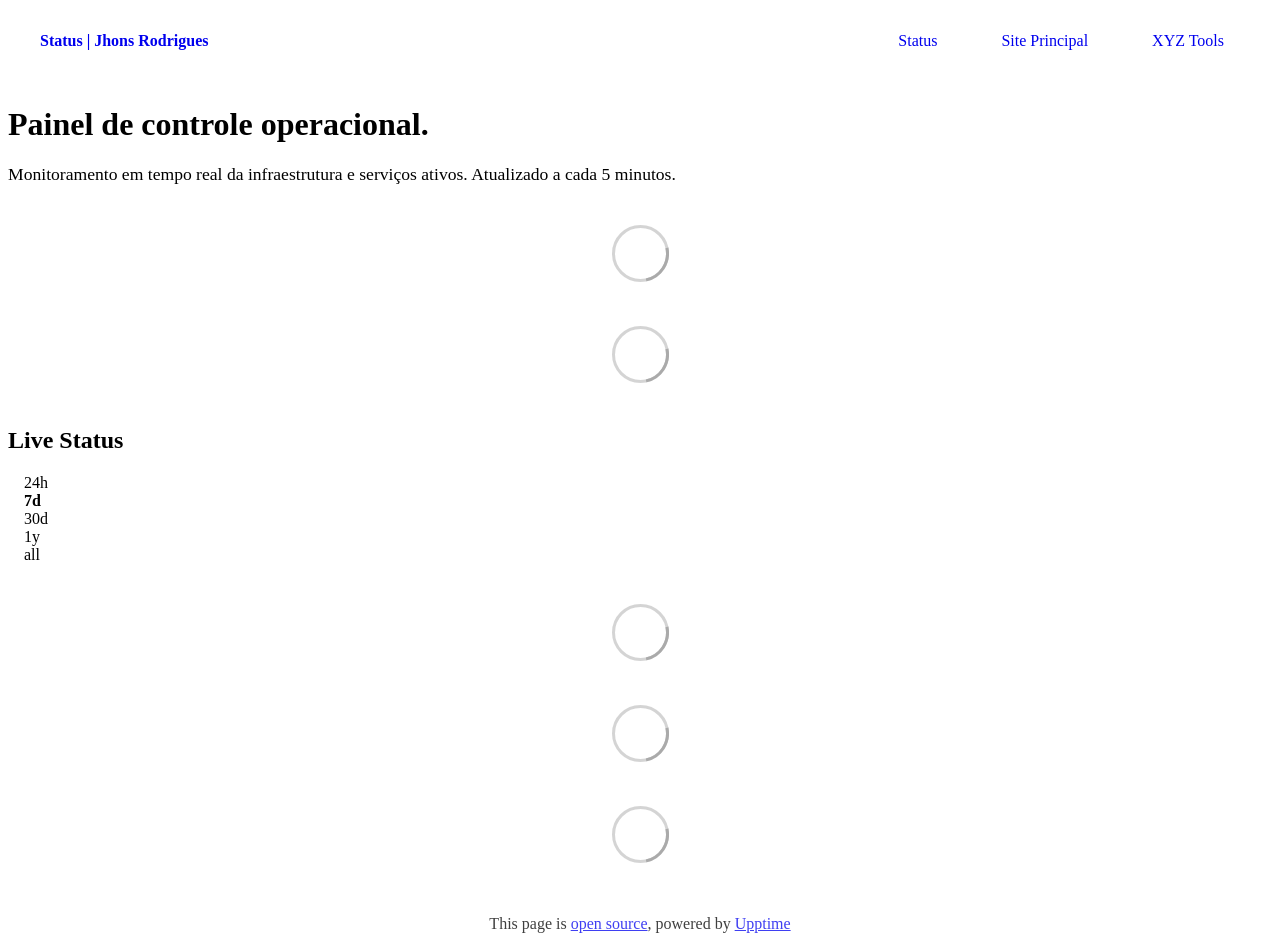
==== commit f14a8ae3: "deploy: 24497fa0a3c1f93a95623577bc2d2cae422333de" ====
--- a/index.html
+++ b/index.html
@@ -1,4 +1,4 @@
-<!DOCTYPE html> <html lang=en> <head> <meta charset=utf-8> <meta content="width=device-width,initial-scale=1" name=viewport> <meta content=#333333 name=theme-color> <base href=/ > <link href=manifest.json rel=manifest crossorigin=use-credentials> <script>__SAPPER__={baseUrl:"",preloaded:[void 0,{}]};if('serviceWorker' in navigator)navigator.serviceWorker.register('/service-worker.js');(function(){try{eval("async function x(){}");var main="/client/client.39e7e810.js"}catch(e){main="/client/legacy/client.20202567.js"};var s=document.createElement("script");try{new Function("if(0)import('')")();s.src=main;s.type="module";s.crossOrigin="use-credentials";}catch(e){s.src="/client/shimport@2.0.5.js";s.setAttribute("data-main",main);}document.head.appendChild(s);}());</script> <link href=client/client-31a52aa5.css rel=stylesheet><link href=client/createOctokit-a85f76c7.css rel=stylesheet><link href=client/index-b0b6455a.css rel=stylesheet> <title>Status | Jhons Rodrigues</title><link href=https://status.jhonsrodrigues.com/themes/light.css rel=stylesheet><link href=https://status.jhonsrodrigues.com/global.css rel=stylesheet><link href=https://raw.githubusercontent.com/upptime/upptime/master/assets/upptime-icon.svg rel=icon type=image/svg><link href=/logo-192.png rel=icon type=image/png> <link href=/client/client.39e7e810.js rel=modulepreload as=script crossorigin=use-credentials><link href=/client/client-31a52aa5.css rel=preload as=style><link href=/client/index.21185567.js rel=modulepreload as=script crossorigin=use-credentials><link href=/client/createOctokit.50ca3e2c.js rel=modulepreload as=script crossorigin=use-credentials><link href=/client/inject_styles.803b7e80.js rel=modulepreload as=script crossorigin=use-credentials><link href=/client/createOctokit-a85f76c7.css rel=preload as=style><link href=/client/index-b0b6455a.css rel=preload as=style></head> <body> <div id=sapper> <nav class=svelte-a08hsz><div class="svelte-a08hsz container"><div><a href=https://status.jhonsrodrigues.com class="svelte-a08hsz logo"><img alt="" class=svelte-a08hsz src=https://tyipxaldonkfqlztqmbk.supabase.co/storage/v1/object/public/public-images/LogotipoJR.png> <div>Status | Jhons Rodrigues</div></a></div> <ul class=svelte-a08hsz><li><a href=/ class=svelte-a08hsz target=_self aria-current=page>Status</a> <li><a href=https://jhonsrodrigues.com class=svelte-a08hsz target=_self>Site Principal</a> <li><a href=https://xyztools.app class=svelte-a08hsz target=_self>XYZ Tools</a> </li> </ul></div> </nav> <main class=container> <header class=svelte-ngkazm><h1>Painel de controle operacional.</h1> <p class="svelte-ngkazm lead">Monitoramento em tempo real da infraestrutura e serviços ativos. Atualizado a cada 5 minutos.</header> <section class=svelte-8lnl4f><div class="svelte-68jxue loading"><svg class=svelte-68jxue height=38 stroke=#aaa width=38 xmlns=http://www.w3.org/2000/svg><g fill=none fill-rule=evenodd><g stroke-width=2 transform="translate(1 1)"><circle cx=18 cy=18 r=18 stroke-opacity=.5></circle><path d="M36 18c0-9.94-8.06-18-18-18"><animateTransform attributeName=transform dur=1s from="0 18 18" repeatCount=indefinite to="360 18 18" type=rotate></animateTransform></path></g></g></svg></div> </section> <section class=svelte-8lnl4f><div class="svelte-68jxue loading"><svg class=svelte-68jxue height=38 stroke=#aaa width=38 xmlns=http://www.w3.org/2000/svg><g fill=none fill-rule=evenodd><g stroke-width=2 transform="translate(1 1)"><circle cx=18 cy=18 r=18 stroke-opacity=.5></circle><path d="M36 18c0-9.94-8.06-18-18-18"><animateTransform attributeName=transform dur=1s from="0 18 18" repeatCount=indefinite to="360 18 18" type=rotate></animateTransform></path></g></g></svg></div> </section> <div class="svelte-fqsq6s f changed"><h2>Live Status</h2> <form class="svelte-fqsq6s f r"><div><input class=svelte-fqsq6s id=data_day name=d type=radio value=day><label class=svelte-fqsq6s for=data_day>24h</label></div> <div><input class=svelte-fqsq6s id=data_week name=d type=radio value=week checked><label class=svelte-fqsq6s for=data_week>7d</label></div> <div><input class=svelte-fqsq6s id=data_month name=d type=radio value=month><label class=svelte-fqsq6s for=data_month>30d</label></div> <div><input class=svelte-fqsq6s id=data_year name=d type=radio value=year><label class=svelte-fqsq6s for=data_year>1y</label></div> <div><input class=svelte-fqsq6s id=data_all name=d type=radio value=all><label class=svelte-fqsq6s for=data_all>all</label></div></form></div> <section class="svelte-fqsq6s live-status"><div class="svelte-68jxue loading"><svg class=svelte-68jxue height=38 stroke=#aaa width=38 xmlns=http://www.w3.org/2000/svg><g fill=none fill-rule=evenodd><g stroke-width=2 transform="translate(1 1)"><circle cx=18 cy=18 r=18 stroke-opacity=.5></circle><path d="M36 18c0-9.94-8.06-18-18-18"><animateTransform attributeName=transform dur=1s from="0 18 18" repeatCount=indefinite to="360 18 18" type=rotate></animateTransform></path></g></g></svg></div> </section> <section><div class="svelte-68jxue loading"><svg class=svelte-68jxue height=38 stroke=#aaa width=38 xmlns=http://www.w3.org/2000/svg><g fill=none fill-rule=evenodd><g stroke-width=2 transform="translate(1 1)"><circle cx=18 cy=18 r=18 stroke-opacity=.5></circle><path d="M36 18c0-9.94-8.06-18-18-18"><animateTransform attributeName=transform dur=1s from="0 18 18" repeatCount=indefinite to="360 18 18" type=rotate></animateTransform></path></g></g></svg></div> </section> <section><div class="svelte-68jxue loading"><svg class=svelte-68jxue height=38 stroke=#aaa width=38 xmlns=http://www.w3.org/2000/svg><g fill=none fill-rule=evenodd><g stroke-width=2 transform="translate(1 1)"><circle cx=18 cy=18 r=18 stroke-opacity=.5></circle><path d="M36 18c0-9.94-8.06-18-18-18"><animateTransform attributeName=transform dur=1s from="0 18 18" repeatCount=indefinite to="360 18 18" type=rotate></animateTransform></path></g></g></svg></div></section></main> <footer class=svelte-jbr799><p>This page is <a href=https://github.com/jhonsrodrigues/jhonsrodrigues-status>open source</a>, powered by <a href=https://upptime.js.org>Upptime</a></p> </footer></div> <script> try {
+<!DOCTYPE html> <html lang=en> <head> <meta charset=utf-8> <meta content="width=device-width,initial-scale=1" name=viewport> <meta content=#333333 name=theme-color> <base href=/ > <link href=manifest.json rel=manifest crossorigin=use-credentials> <script>__SAPPER__={baseUrl:"",preloaded:[void 0,{}]};if('serviceWorker' in navigator)navigator.serviceWorker.register('/service-worker.js');(function(){try{eval("async function x(){}");var main="/client/client.f769e85d.js"}catch(e){main="/client/legacy/client.2661a60b.js"};var s=document.createElement("script");try{new Function("if(0)import('')")();s.src=main;s.type="module";s.crossOrigin="use-credentials";}catch(e){s.src="/client/shimport@2.0.5.js";s.setAttribute("data-main",main);}document.head.appendChild(s);}());</script> <link href=client/client-31a52aa5.css rel=stylesheet><link href=client/createOctokit-a85f76c7.css rel=stylesheet><link href=client/index-b0b6455a.css rel=stylesheet> <title>Status | Jhons Rodrigues</title><link href=https://status.jhonsrodrigues.com/themes/light.css rel=stylesheet><link href=https://status.jhonsrodrigues.com/global.css rel=stylesheet><link href=https://raw.githubusercontent.com/upptime/upptime/master/assets/upptime-icon.svg rel=icon type=image/svg><link href=/logo-192.png rel=icon type=image/png> <link href=/client/client.f769e85d.js rel=modulepreload as=script crossorigin=use-credentials><link href=/client/client-31a52aa5.css rel=preload as=style><link href=/client/index.32d3ace2.js rel=modulepreload as=script crossorigin=use-credentials><link href=/client/createOctokit.c4d80e0d.js rel=modulepreload as=script crossorigin=use-credentials><link href=/client/inject_styles.803b7e80.js rel=modulepreload as=script crossorigin=use-credentials><link href=/client/createOctokit-a85f76c7.css rel=preload as=style><link href=/client/index-b0b6455a.css rel=preload as=style></head> <body> <div id=sapper> <nav class=svelte-a08hsz><div class="svelte-a08hsz container"><div><a href=https://status.jhonsrodrigues.com class="svelte-a08hsz logo"><img alt="" class=svelte-a08hsz src=https://tyipxaldonkfqlztqmbk.supabase.co/storage/v1/object/public/public-images/LogotipoJR.png> <div>Status | Jhons Rodrigues</div></a></div> <ul class=svelte-a08hsz><li><a href=/ class=svelte-a08hsz target=_self aria-current=page>Status</a> <li><a href=https://jhonsrodrigues.com class=svelte-a08hsz target=_self>Site Principal</a> <li><a href=https://xyztools.app class=svelte-a08hsz target=_self>XYZ Tools</a> </li> </ul></div> </nav> <main class=container> <header class=svelte-ngkazm><h1>Painel de controle operacional.</h1> <p class="svelte-ngkazm lead">Monitoramento em tempo real da infraestrutura e serviços ativos. Atualizado a cada 5 minutos.</header> <section class=svelte-8lnl4f><div class="svelte-68jxue loading"><svg class=svelte-68jxue height=38 stroke=#aaa width=38 xmlns=http://www.w3.org/2000/svg><g fill=none fill-rule=evenodd><g stroke-width=2 transform="translate(1 1)"><circle cx=18 cy=18 r=18 stroke-opacity=.5></circle><path d="M36 18c0-9.94-8.06-18-18-18"><animateTransform attributeName=transform dur=1s from="0 18 18" repeatCount=indefinite to="360 18 18" type=rotate></animateTransform></path></g></g></svg></div> </section> <section class=svelte-8lnl4f><div class="svelte-68jxue loading"><svg class=svelte-68jxue height=38 stroke=#aaa width=38 xmlns=http://www.w3.org/2000/svg><g fill=none fill-rule=evenodd><g stroke-width=2 transform="translate(1 1)"><circle cx=18 cy=18 r=18 stroke-opacity=.5></circle><path d="M36 18c0-9.94-8.06-18-18-18"><animateTransform attributeName=transform dur=1s from="0 18 18" repeatCount=indefinite to="360 18 18" type=rotate></animateTransform></path></g></g></svg></div> </section> <div class="svelte-fqsq6s f changed"><h2>Live Status</h2> <form class="svelte-fqsq6s f r"><div><input class=svelte-fqsq6s id=data_day name=d type=radio value=day><label class=svelte-fqsq6s for=data_day>24h</label></div> <div><input class=svelte-fqsq6s id=data_week name=d type=radio value=week checked><label class=svelte-fqsq6s for=data_week>7d</label></div> <div><input class=svelte-fqsq6s id=data_month name=d type=radio value=month><label class=svelte-fqsq6s for=data_month>30d</label></div> <div><input class=svelte-fqsq6s id=data_year name=d type=radio value=year><label class=svelte-fqsq6s for=data_year>1y</label></div> <div><input class=svelte-fqsq6s id=data_all name=d type=radio value=all><label class=svelte-fqsq6s for=data_all>all</label></div></form></div> <section class="svelte-fqsq6s live-status"><div class="svelte-68jxue loading"><svg class=svelte-68jxue height=38 stroke=#aaa width=38 xmlns=http://www.w3.org/2000/svg><g fill=none fill-rule=evenodd><g stroke-width=2 transform="translate(1 1)"><circle cx=18 cy=18 r=18 stroke-opacity=.5></circle><path d="M36 18c0-9.94-8.06-18-18-18"><animateTransform attributeName=transform dur=1s from="0 18 18" repeatCount=indefinite to="360 18 18" type=rotate></animateTransform></path></g></g></svg></div> </section> <section><div class="svelte-68jxue loading"><svg class=svelte-68jxue height=38 stroke=#aaa width=38 xmlns=http://www.w3.org/2000/svg><g fill=none fill-rule=evenodd><g stroke-width=2 transform="translate(1 1)"><circle cx=18 cy=18 r=18 stroke-opacity=.5></circle><path d="M36 18c0-9.94-8.06-18-18-18"><animateTransform attributeName=transform dur=1s from="0 18 18" repeatCount=indefinite to="360 18 18" type=rotate></animateTransform></path></g></g></svg></div> </section> <section><div class="svelte-68jxue loading"><svg class=svelte-68jxue height=38 stroke=#aaa width=38 xmlns=http://www.w3.org/2000/svg><g fill=none fill-rule=evenodd><g stroke-width=2 transform="translate(1 1)"><circle cx=18 cy=18 r=18 stroke-opacity=.5></circle><path d="M36 18c0-9.94-8.06-18-18-18"><animateTransform attributeName=transform dur=1s from="0 18 18" repeatCount=indefinite to="360 18 18" type=rotate></animateTransform></path></g></g></svg></div></section></main> <footer class=svelte-jbr799><p>This page is <a href=https://github.com/jhonsrodrigues/jhonsrodrigues-status>open source</a>, powered by <a href=https://upptime.js.org>Upptime</a></p> </footer></div> <script> try {
         if (typeof window !== "undefined" && window.navigator && navigator.serviceWorker) {
           navigator.serviceWorker.getRegistrations().then(function (registrations) {
             for (let registration of registrations) {
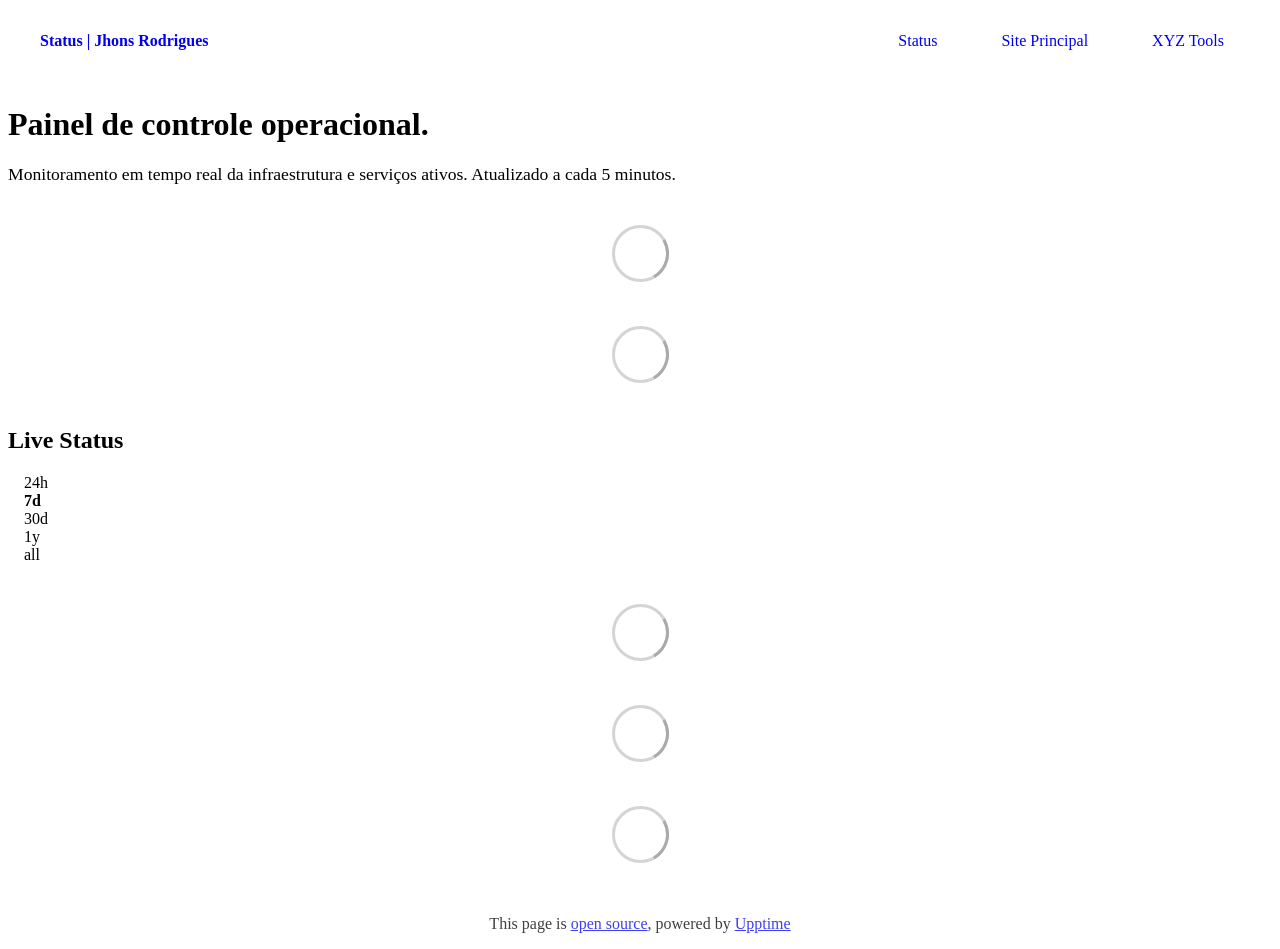
==== commit 1ad5b085: "deploy: 24afd11d3eac2a917fa0b30388fc1159a3d395a7" ====
--- a/index.html
+++ b/index.html
@@ -1,4 +1,4 @@
-<!DOCTYPE html> <html lang=en> <head> <meta charset=utf-8> <meta content="width=device-width,initial-scale=1" name=viewport> <meta content=#333333 name=theme-color> <base href=/ > <link href=manifest.json rel=manifest crossorigin=use-credentials> <script>__SAPPER__={baseUrl:"",preloaded:[void 0,{}]};if('serviceWorker' in navigator)navigator.serviceWorker.register('/service-worker.js');(function(){try{eval("async function x(){}");var main="/client/client.f769e85d.js"}catch(e){main="/client/legacy/client.2661a60b.js"};var s=document.createElement("script");try{new Function("if(0)import('')")();s.src=main;s.type="module";s.crossOrigin="use-credentials";}catch(e){s.src="/client/shimport@2.0.5.js";s.setAttribute("data-main",main);}document.head.appendChild(s);}());</script> <link href=client/client-31a52aa5.css rel=stylesheet><link href=client/createOctokit-a85f76c7.css rel=stylesheet><link href=client/index-b0b6455a.css rel=stylesheet> <title>Status | Jhons Rodrigues</title><link href=https://status.jhonsrodrigues.com/themes/light.css rel=stylesheet><link href=https://status.jhonsrodrigues.com/global.css rel=stylesheet><link href=https://raw.githubusercontent.com/upptime/upptime/master/assets/upptime-icon.svg rel=icon type=image/svg><link href=/logo-192.png rel=icon type=image/png> <link href=/client/client.f769e85d.js rel=modulepreload as=script crossorigin=use-credentials><link href=/client/client-31a52aa5.css rel=preload as=style><link href=/client/index.32d3ace2.js rel=modulepreload as=script crossorigin=use-credentials><link href=/client/createOctokit.c4d80e0d.js rel=modulepreload as=script crossorigin=use-credentials><link href=/client/inject_styles.803b7e80.js rel=modulepreload as=script crossorigin=use-credentials><link href=/client/createOctokit-a85f76c7.css rel=preload as=style><link href=/client/index-b0b6455a.css rel=preload as=style></head> <body> <div id=sapper> <nav class=svelte-a08hsz><div class="svelte-a08hsz container"><div><a href=https://status.jhonsrodrigues.com class="svelte-a08hsz logo"><img alt="" class=svelte-a08hsz src=https://tyipxaldonkfqlztqmbk.supabase.co/storage/v1/object/public/public-images/LogotipoJR.png> <div>Status | Jhons Rodrigues</div></a></div> <ul class=svelte-a08hsz><li><a href=/ class=svelte-a08hsz target=_self aria-current=page>Status</a> <li><a href=https://jhonsrodrigues.com class=svelte-a08hsz target=_self>Site Principal</a> <li><a href=https://xyztools.app class=svelte-a08hsz target=_self>XYZ Tools</a> </li> </ul></div> </nav> <main class=container> <header class=svelte-ngkazm><h1>Painel de controle operacional.</h1> <p class="svelte-ngkazm lead">Monitoramento em tempo real da infraestrutura e serviços ativos. Atualizado a cada 5 minutos.</header> <section class=svelte-8lnl4f><div class="svelte-68jxue loading"><svg class=svelte-68jxue height=38 stroke=#aaa width=38 xmlns=http://www.w3.org/2000/svg><g fill=none fill-rule=evenodd><g stroke-width=2 transform="translate(1 1)"><circle cx=18 cy=18 r=18 stroke-opacity=.5></circle><path d="M36 18c0-9.94-8.06-18-18-18"><animateTransform attributeName=transform dur=1s from="0 18 18" repeatCount=indefinite to="360 18 18" type=rotate></animateTransform></path></g></g></svg></div> </section> <section class=svelte-8lnl4f><div class="svelte-68jxue loading"><svg class=svelte-68jxue height=38 stroke=#aaa width=38 xmlns=http://www.w3.org/2000/svg><g fill=none fill-rule=evenodd><g stroke-width=2 transform="translate(1 1)"><circle cx=18 cy=18 r=18 stroke-opacity=.5></circle><path d="M36 18c0-9.94-8.06-18-18-18"><animateTransform attributeName=transform dur=1s from="0 18 18" repeatCount=indefinite to="360 18 18" type=rotate></animateTransform></path></g></g></svg></div> </section> <div class="svelte-fqsq6s f changed"><h2>Live Status</h2> <form class="svelte-fqsq6s f r"><div><input class=svelte-fqsq6s id=data_day name=d type=radio value=day><label class=svelte-fqsq6s for=data_day>24h</label></div> <div><input class=svelte-fqsq6s id=data_week name=d type=radio value=week checked><label class=svelte-fqsq6s for=data_week>7d</label></div> <div><input class=svelte-fqsq6s id=data_month name=d type=radio value=month><label class=svelte-fqsq6s for=data_month>30d</label></div> <div><input class=svelte-fqsq6s id=data_year name=d type=radio value=year><label class=svelte-fqsq6s for=data_year>1y</label></div> <div><input class=svelte-fqsq6s id=data_all name=d type=radio value=all><label class=svelte-fqsq6s for=data_all>all</label></div></form></div> <section class="svelte-fqsq6s live-status"><div class="svelte-68jxue loading"><svg class=svelte-68jxue height=38 stroke=#aaa width=38 xmlns=http://www.w3.org/2000/svg><g fill=none fill-rule=evenodd><g stroke-width=2 transform="translate(1 1)"><circle cx=18 cy=18 r=18 stroke-opacity=.5></circle><path d="M36 18c0-9.94-8.06-18-18-18"><animateTransform attributeName=transform dur=1s from="0 18 18" repeatCount=indefinite to="360 18 18" type=rotate></animateTransform></path></g></g></svg></div> </section> <section><div class="svelte-68jxue loading"><svg class=svelte-68jxue height=38 stroke=#aaa width=38 xmlns=http://www.w3.org/2000/svg><g fill=none fill-rule=evenodd><g stroke-width=2 transform="translate(1 1)"><circle cx=18 cy=18 r=18 stroke-opacity=.5></circle><path d="M36 18c0-9.94-8.06-18-18-18"><animateTransform attributeName=transform dur=1s from="0 18 18" repeatCount=indefinite to="360 18 18" type=rotate></animateTransform></path></g></g></svg></div> </section> <section><div class="svelte-68jxue loading"><svg class=svelte-68jxue height=38 stroke=#aaa width=38 xmlns=http://www.w3.org/2000/svg><g fill=none fill-rule=evenodd><g stroke-width=2 transform="translate(1 1)"><circle cx=18 cy=18 r=18 stroke-opacity=.5></circle><path d="M36 18c0-9.94-8.06-18-18-18"><animateTransform attributeName=transform dur=1s from="0 18 18" repeatCount=indefinite to="360 18 18" type=rotate></animateTransform></path></g></g></svg></div></section></main> <footer class=svelte-jbr799><p>This page is <a href=https://github.com/jhonsrodrigues/jhonsrodrigues-status>open source</a>, powered by <a href=https://upptime.js.org>Upptime</a></p> </footer></div> <script> try {
+<!DOCTYPE html> <html lang=en> <head> <meta charset=utf-8> <meta content="width=device-width,initial-scale=1" name=viewport> <meta content=#333333 name=theme-color> <base href=/ > <link href=manifest.json rel=manifest crossorigin=use-credentials> <script>__SAPPER__={baseUrl:"",preloaded:[void 0,{}]};if('serviceWorker' in navigator)navigator.serviceWorker.register('/service-worker.js');(function(){try{eval("async function x(){}");var main="/client/client.188a9536.js"}catch(e){main="/client/legacy/client.9af44540.js"};var s=document.createElement("script");try{new Function("if(0)import('')")();s.src=main;s.type="module";s.crossOrigin="use-credentials";}catch(e){s.src="/client/shimport@2.0.5.js";s.setAttribute("data-main",main);}document.head.appendChild(s);}());</script> <link href=client/client-31a52aa5.css rel=stylesheet><link href=client/createOctokit-a85f76c7.css rel=stylesheet><link href=client/index-b0b6455a.css rel=stylesheet> <title>Status | Jhons Rodrigues</title><link href=https://status.jhonsrodrigues.com/themes/light.css rel=stylesheet><link href=https://status.jhonsrodrigues.com/global.css rel=stylesheet><link href=https://raw.githubusercontent.com/upptime/upptime/master/assets/upptime-icon.svg rel=icon type=image/svg><link href=/logo-192.png rel=icon type=image/png> <link href=/client/client.188a9536.js rel=modulepreload as=script crossorigin=use-credentials><link href=/client/client-31a52aa5.css rel=preload as=style><link href=/client/index.43331e25.js rel=modulepreload as=script crossorigin=use-credentials><link href=/client/createOctokit.e35904b6.js rel=modulepreload as=script crossorigin=use-credentials><link href=/client/inject_styles.803b7e80.js rel=modulepreload as=script crossorigin=use-credentials><link href=/client/createOctokit-a85f76c7.css rel=preload as=style><link href=/client/index-b0b6455a.css rel=preload as=style></head> <body> <div id=sapper> <nav class=svelte-a08hsz><div class="svelte-a08hsz container"><div><a href=https://status.jhonsrodrigues.com class="svelte-a08hsz logo"><img alt="" class=svelte-a08hsz src=https://tyipxaldonkfqlztqmbk.supabase.co/storage/v1/object/public/public-images/LogotipoJR.png> <div>Status | Jhons Rodrigues</div></a></div> <ul class=svelte-a08hsz><li><a href=/ class=svelte-a08hsz target=_self aria-current=page>Status</a> <li><a href=https://jhonsrodrigues.com class=svelte-a08hsz target=_self>Site Principal</a> <li><a href=https://xyztools.app class=svelte-a08hsz target=_self>XYZ Tools</a> </li> </ul></div> </nav> <main class=container> <header class=svelte-ngkazm><h1>Painel de controle operacional.</h1> <p class="svelte-ngkazm lead">Monitoramento em tempo real da infraestrutura e serviços ativos. Atualizado a cada 5 minutos.</header> <section class=svelte-8lnl4f><div class="svelte-68jxue loading"><svg class=svelte-68jxue height=38 stroke=#aaa width=38 xmlns=http://www.w3.org/2000/svg><g fill=none fill-rule=evenodd><g stroke-width=2 transform="translate(1 1)"><circle cx=18 cy=18 r=18 stroke-opacity=.5></circle><path d="M36 18c0-9.94-8.06-18-18-18"><animateTransform attributeName=transform dur=1s from="0 18 18" repeatCount=indefinite to="360 18 18" type=rotate></animateTransform></path></g></g></svg></div> </section> <section class=svelte-8lnl4f><div class="svelte-68jxue loading"><svg class=svelte-68jxue height=38 stroke=#aaa width=38 xmlns=http://www.w3.org/2000/svg><g fill=none fill-rule=evenodd><g stroke-width=2 transform="translate(1 1)"><circle cx=18 cy=18 r=18 stroke-opacity=.5></circle><path d="M36 18c0-9.94-8.06-18-18-18"><animateTransform attributeName=transform dur=1s from="0 18 18" repeatCount=indefinite to="360 18 18" type=rotate></animateTransform></path></g></g></svg></div> </section> <div class="svelte-fqsq6s f changed"><h2>Live Status</h2> <form class="svelte-fqsq6s f r"><div><input class=svelte-fqsq6s id=data_day name=d type=radio value=day><label class=svelte-fqsq6s for=data_day>24h</label></div> <div><input class=svelte-fqsq6s id=data_week name=d type=radio value=week checked><label class=svelte-fqsq6s for=data_week>7d</label></div> <div><input class=svelte-fqsq6s id=data_month name=d type=radio value=month><label class=svelte-fqsq6s for=data_month>30d</label></div> <div><input class=svelte-fqsq6s id=data_year name=d type=radio value=year><label class=svelte-fqsq6s for=data_year>1y</label></div> <div><input class=svelte-fqsq6s id=data_all name=d type=radio value=all><label class=svelte-fqsq6s for=data_all>all</label></div></form></div> <section class="svelte-fqsq6s live-status"><div class="svelte-68jxue loading"><svg class=svelte-68jxue height=38 stroke=#aaa width=38 xmlns=http://www.w3.org/2000/svg><g fill=none fill-rule=evenodd><g stroke-width=2 transform="translate(1 1)"><circle cx=18 cy=18 r=18 stroke-opacity=.5></circle><path d="M36 18c0-9.94-8.06-18-18-18"><animateTransform attributeName=transform dur=1s from="0 18 18" repeatCount=indefinite to="360 18 18" type=rotate></animateTransform></path></g></g></svg></div> </section> <section><div class="svelte-68jxue loading"><svg class=svelte-68jxue height=38 stroke=#aaa width=38 xmlns=http://www.w3.org/2000/svg><g fill=none fill-rule=evenodd><g stroke-width=2 transform="translate(1 1)"><circle cx=18 cy=18 r=18 stroke-opacity=.5></circle><path d="M36 18c0-9.94-8.06-18-18-18"><animateTransform attributeName=transform dur=1s from="0 18 18" repeatCount=indefinite to="360 18 18" type=rotate></animateTransform></path></g></g></svg></div> </section> <section><div class="svelte-68jxue loading"><svg class=svelte-68jxue height=38 stroke=#aaa width=38 xmlns=http://www.w3.org/2000/svg><g fill=none fill-rule=evenodd><g stroke-width=2 transform="translate(1 1)"><circle cx=18 cy=18 r=18 stroke-opacity=.5></circle><path d="M36 18c0-9.94-8.06-18-18-18"><animateTransform attributeName=transform dur=1s from="0 18 18" repeatCount=indefinite to="360 18 18" type=rotate></animateTransform></path></g></g></svg></div></section></main> <footer class=svelte-jbr799><p>This page is <a href=https://github.com/jhonsrodrigues/jhonsrodrigues-status>open source</a>, powered by <a href=https://upptime.js.org>Upptime</a></p> </footer></div> <script> try {
         if (typeof window !== "undefined" && window.navigator && navigator.serviceWorker) {
           navigator.serviceWorker.getRegistrations().then(function (registrations) {
             for (let registration of registrations) {
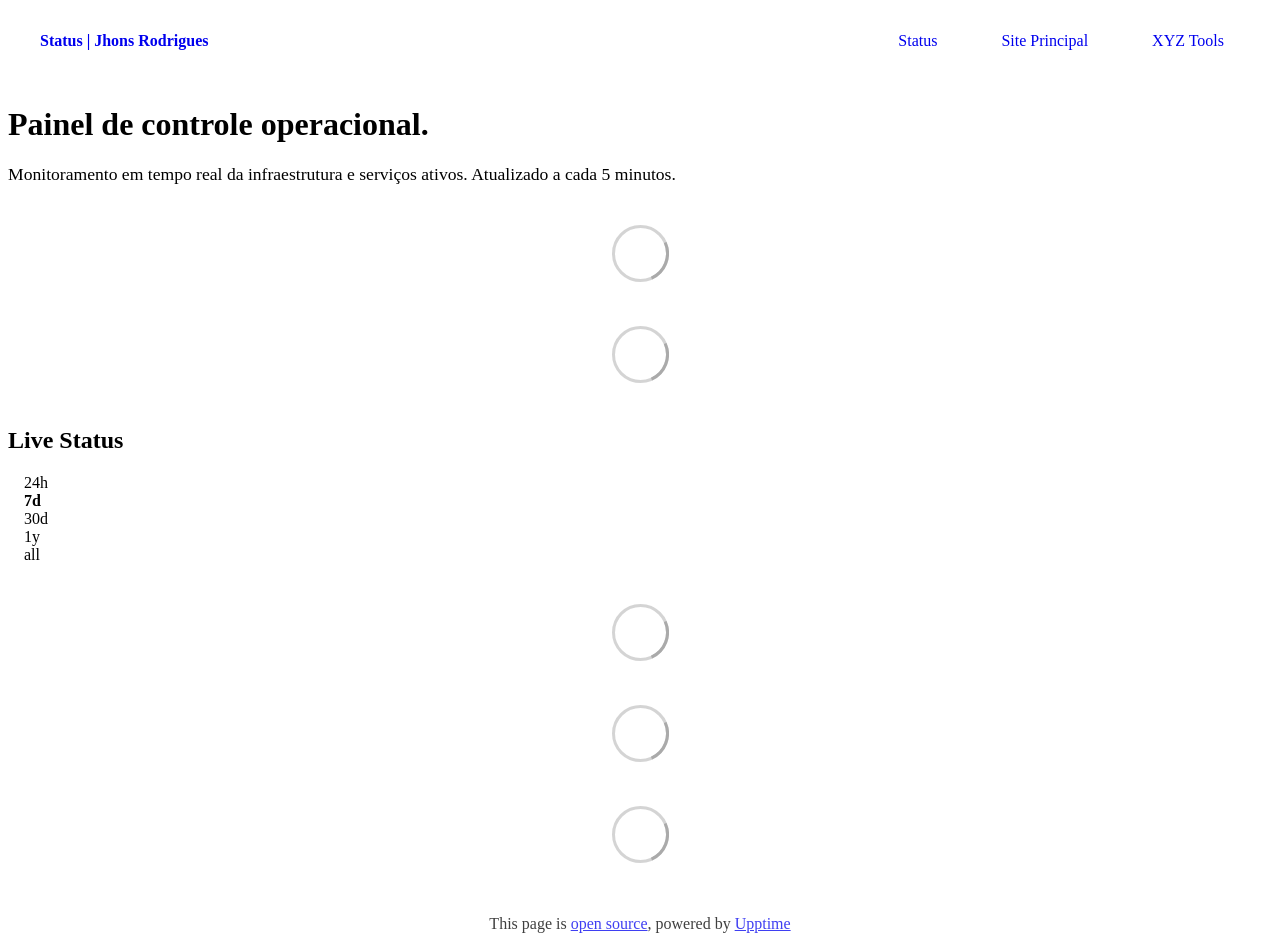
==== commit 4136f14b: "deploy: e979e4328d1b7244e501a28d07f9f0351be9e6ee" ====
--- a/index.html
+++ b/index.html
@@ -1,4 +1,4 @@
-<!DOCTYPE html> <html lang=en> <head> <meta charset=utf-8> <meta content="width=device-width,initial-scale=1" name=viewport> <meta content=#333333 name=theme-color> <base href=/ > <link href=manifest.json rel=manifest crossorigin=use-credentials> <script>__SAPPER__={baseUrl:"",preloaded:[void 0,{}]};if('serviceWorker' in navigator)navigator.serviceWorker.register('/service-worker.js');(function(){try{eval("async function x(){}");var main="/client/client.188a9536.js"}catch(e){main="/client/legacy/client.9af44540.js"};var s=document.createElement("script");try{new Function("if(0)import('')")();s.src=main;s.type="module";s.crossOrigin="use-credentials";}catch(e){s.src="/client/shimport@2.0.5.js";s.setAttribute("data-main",main);}document.head.appendChild(s);}());</script> <link href=client/client-31a52aa5.css rel=stylesheet><link href=client/createOctokit-a85f76c7.css rel=stylesheet><link href=client/index-b0b6455a.css rel=stylesheet> <title>Status | Jhons Rodrigues</title><link href=https://status.jhonsrodrigues.com/themes/light.css rel=stylesheet><link href=https://status.jhonsrodrigues.com/global.css rel=stylesheet><link href=https://raw.githubusercontent.com/upptime/upptime/master/assets/upptime-icon.svg rel=icon type=image/svg><link href=/logo-192.png rel=icon type=image/png> <link href=/client/client.188a9536.js rel=modulepreload as=script crossorigin=use-credentials><link href=/client/client-31a52aa5.css rel=preload as=style><link href=/client/index.43331e25.js rel=modulepreload as=script crossorigin=use-credentials><link href=/client/createOctokit.e35904b6.js rel=modulepreload as=script crossorigin=use-credentials><link href=/client/inject_styles.803b7e80.js rel=modulepreload as=script crossorigin=use-credentials><link href=/client/createOctokit-a85f76c7.css rel=preload as=style><link href=/client/index-b0b6455a.css rel=preload as=style></head> <body> <div id=sapper> <nav class=svelte-a08hsz><div class="svelte-a08hsz container"><div><a href=https://status.jhonsrodrigues.com class="svelte-a08hsz logo"><img alt="" class=svelte-a08hsz src=https://tyipxaldonkfqlztqmbk.supabase.co/storage/v1/object/public/public-images/LogotipoJR.png> <div>Status | Jhons Rodrigues</div></a></div> <ul class=svelte-a08hsz><li><a href=/ class=svelte-a08hsz target=_self aria-current=page>Status</a> <li><a href=https://jhonsrodrigues.com class=svelte-a08hsz target=_self>Site Principal</a> <li><a href=https://xyztools.app class=svelte-a08hsz target=_self>XYZ Tools</a> </li> </ul></div> </nav> <main class=container> <header class=svelte-ngkazm><h1>Painel de controle operacional.</h1> <p class="svelte-ngkazm lead">Monitoramento em tempo real da infraestrutura e serviços ativos. Atualizado a cada 5 minutos.</header> <section class=svelte-8lnl4f><div class="svelte-68jxue loading"><svg class=svelte-68jxue height=38 stroke=#aaa width=38 xmlns=http://www.w3.org/2000/svg><g fill=none fill-rule=evenodd><g stroke-width=2 transform="translate(1 1)"><circle cx=18 cy=18 r=18 stroke-opacity=.5></circle><path d="M36 18c0-9.94-8.06-18-18-18"><animateTransform attributeName=transform dur=1s from="0 18 18" repeatCount=indefinite to="360 18 18" type=rotate></animateTransform></path></g></g></svg></div> </section> <section class=svelte-8lnl4f><div class="svelte-68jxue loading"><svg class=svelte-68jxue height=38 stroke=#aaa width=38 xmlns=http://www.w3.org/2000/svg><g fill=none fill-rule=evenodd><g stroke-width=2 transform="translate(1 1)"><circle cx=18 cy=18 r=18 stroke-opacity=.5></circle><path d="M36 18c0-9.94-8.06-18-18-18"><animateTransform attributeName=transform dur=1s from="0 18 18" repeatCount=indefinite to="360 18 18" type=rotate></animateTransform></path></g></g></svg></div> </section> <div class="svelte-fqsq6s f changed"><h2>Live Status</h2> <form class="svelte-fqsq6s f r"><div><input class=svelte-fqsq6s id=data_day name=d type=radio value=day><label class=svelte-fqsq6s for=data_day>24h</label></div> <div><input class=svelte-fqsq6s id=data_week name=d type=radio value=week checked><label class=svelte-fqsq6s for=data_week>7d</label></div> <div><input class=svelte-fqsq6s id=data_month name=d type=radio value=month><label class=svelte-fqsq6s for=data_month>30d</label></div> <div><input class=svelte-fqsq6s id=data_year name=d type=radio value=year><label class=svelte-fqsq6s for=data_year>1y</label></div> <div><input class=svelte-fqsq6s id=data_all name=d type=radio value=all><label class=svelte-fqsq6s for=data_all>all</label></div></form></div> <section class="svelte-fqsq6s live-status"><div class="svelte-68jxue loading"><svg class=svelte-68jxue height=38 stroke=#aaa width=38 xmlns=http://www.w3.org/2000/svg><g fill=none fill-rule=evenodd><g stroke-width=2 transform="translate(1 1)"><circle cx=18 cy=18 r=18 stroke-opacity=.5></circle><path d="M36 18c0-9.94-8.06-18-18-18"><animateTransform attributeName=transform dur=1s from="0 18 18" repeatCount=indefinite to="360 18 18" type=rotate></animateTransform></path></g></g></svg></div> </section> <section><div class="svelte-68jxue loading"><svg class=svelte-68jxue height=38 stroke=#aaa width=38 xmlns=http://www.w3.org/2000/svg><g fill=none fill-rule=evenodd><g stroke-width=2 transform="translate(1 1)"><circle cx=18 cy=18 r=18 stroke-opacity=.5></circle><path d="M36 18c0-9.94-8.06-18-18-18"><animateTransform attributeName=transform dur=1s from="0 18 18" repeatCount=indefinite to="360 18 18" type=rotate></animateTransform></path></g></g></svg></div> </section> <section><div class="svelte-68jxue loading"><svg class=svelte-68jxue height=38 stroke=#aaa width=38 xmlns=http://www.w3.org/2000/svg><g fill=none fill-rule=evenodd><g stroke-width=2 transform="translate(1 1)"><circle cx=18 cy=18 r=18 stroke-opacity=.5></circle><path d="M36 18c0-9.94-8.06-18-18-18"><animateTransform attributeName=transform dur=1s from="0 18 18" repeatCount=indefinite to="360 18 18" type=rotate></animateTransform></path></g></g></svg></div></section></main> <footer class=svelte-jbr799><p>This page is <a href=https://github.com/jhonsrodrigues/jhonsrodrigues-status>open source</a>, powered by <a href=https://upptime.js.org>Upptime</a></p> </footer></div> <script> try {
+<!DOCTYPE html> <html lang=en> <head> <meta charset=utf-8> <meta content="width=device-width,initial-scale=1" name=viewport> <meta content=#333333 name=theme-color> <base href=/ > <link href=manifest.json rel=manifest crossorigin=use-credentials> <script>__SAPPER__={baseUrl:"",preloaded:[void 0,{}]};if('serviceWorker' in navigator)navigator.serviceWorker.register('/service-worker.js');(function(){try{eval("async function x(){}");var main="/client/client.bf1e2611.js"}catch(e){main="/client/legacy/client.0fc0dab4.js"};var s=document.createElement("script");try{new Function("if(0)import('')")();s.src=main;s.type="module";s.crossOrigin="use-credentials";}catch(e){s.src="/client/shimport@2.0.5.js";s.setAttribute("data-main",main);}document.head.appendChild(s);}());</script> <link href=client/client-31a52aa5.css rel=stylesheet><link href=client/createOctokit-a85f76c7.css rel=stylesheet><link href=client/index-b0b6455a.css rel=stylesheet> <title>Status | Jhons Rodrigues</title><link href=https://status.jhonsrodrigues.com/themes/light.css rel=stylesheet><link href=https://status.jhonsrodrigues.com/global.css rel=stylesheet><link href=https://raw.githubusercontent.com/upptime/upptime/master/assets/upptime-icon.svg rel=icon type=image/svg><link href=/logo-192.png rel=icon type=image/png> <link href=/client/client.bf1e2611.js rel=modulepreload as=script crossorigin=use-credentials><link href=/client/client-31a52aa5.css rel=preload as=style><link href=/client/index.53ba1098.js rel=modulepreload as=script crossorigin=use-credentials><link href=/client/createOctokit.efa2d7a9.js rel=modulepreload as=script crossorigin=use-credentials><link href=/client/inject_styles.803b7e80.js rel=modulepreload as=script crossorigin=use-credentials><link href=/client/createOctokit-a85f76c7.css rel=preload as=style><link href=/client/index-b0b6455a.css rel=preload as=style></head> <body> <div id=sapper> <nav class=svelte-a08hsz><div class="svelte-a08hsz container"><div><a href=https://status.jhonsrodrigues.com class="svelte-a08hsz logo"><img alt="" class=svelte-a08hsz src=https://tyipxaldonkfqlztqmbk.supabase.co/storage/v1/object/public/public-images/LogotipoJR.png> <div>Status | Jhons Rodrigues</div></a></div> <ul class=svelte-a08hsz><li><a href=/ class=svelte-a08hsz target=_self aria-current=page>Status</a> <li><a href=https://jhonsrodrigues.com class=svelte-a08hsz target=_self>Site Principal</a> <li><a href=https://xyztools.app class=svelte-a08hsz target=_self>XYZ Tools</a> </li> </ul></div> </nav> <main class=container> <header class=svelte-ngkazm><h1>Painel de controle operacional.</h1> <p class="svelte-ngkazm lead">Monitoramento em tempo real da infraestrutura e serviços ativos. Atualizado a cada 5 minutos.</header> <section class=svelte-8lnl4f><div class="svelte-68jxue loading"><svg class=svelte-68jxue height=38 stroke=#aaa width=38 xmlns=http://www.w3.org/2000/svg><g fill=none fill-rule=evenodd><g stroke-width=2 transform="translate(1 1)"><circle cx=18 cy=18 r=18 stroke-opacity=.5></circle><path d="M36 18c0-9.94-8.06-18-18-18"><animateTransform attributeName=transform dur=1s from="0 18 18" repeatCount=indefinite to="360 18 18" type=rotate></animateTransform></path></g></g></svg></div> </section> <section class=svelte-8lnl4f><div class="svelte-68jxue loading"><svg class=svelte-68jxue height=38 stroke=#aaa width=38 xmlns=http://www.w3.org/2000/svg><g fill=none fill-rule=evenodd><g stroke-width=2 transform="translate(1 1)"><circle cx=18 cy=18 r=18 stroke-opacity=.5></circle><path d="M36 18c0-9.94-8.06-18-18-18"><animateTransform attributeName=transform dur=1s from="0 18 18" repeatCount=indefinite to="360 18 18" type=rotate></animateTransform></path></g></g></svg></div> </section> <div class="svelte-fqsq6s f changed"><h2>Live Status</h2> <form class="svelte-fqsq6s f r"><div><input class=svelte-fqsq6s id=data_day name=d type=radio value=day><label class=svelte-fqsq6s for=data_day>24h</label></div> <div><input class=svelte-fqsq6s id=data_week name=d type=radio value=week checked><label class=svelte-fqsq6s for=data_week>7d</label></div> <div><input class=svelte-fqsq6s id=data_month name=d type=radio value=month><label class=svelte-fqsq6s for=data_month>30d</label></div> <div><input class=svelte-fqsq6s id=data_year name=d type=radio value=year><label class=svelte-fqsq6s for=data_year>1y</label></div> <div><input class=svelte-fqsq6s id=data_all name=d type=radio value=all><label class=svelte-fqsq6s for=data_all>all</label></div></form></div> <section class="svelte-fqsq6s live-status"><div class="svelte-68jxue loading"><svg class=svelte-68jxue height=38 stroke=#aaa width=38 xmlns=http://www.w3.org/2000/svg><g fill=none fill-rule=evenodd><g stroke-width=2 transform="translate(1 1)"><circle cx=18 cy=18 r=18 stroke-opacity=.5></circle><path d="M36 18c0-9.94-8.06-18-18-18"><animateTransform attributeName=transform dur=1s from="0 18 18" repeatCount=indefinite to="360 18 18" type=rotate></animateTransform></path></g></g></svg></div> </section> <section><div class="svelte-68jxue loading"><svg class=svelte-68jxue height=38 stroke=#aaa width=38 xmlns=http://www.w3.org/2000/svg><g fill=none fill-rule=evenodd><g stroke-width=2 transform="translate(1 1)"><circle cx=18 cy=18 r=18 stroke-opacity=.5></circle><path d="M36 18c0-9.94-8.06-18-18-18"><animateTransform attributeName=transform dur=1s from="0 18 18" repeatCount=indefinite to="360 18 18" type=rotate></animateTransform></path></g></g></svg></div> </section> <section><div class="svelte-68jxue loading"><svg class=svelte-68jxue height=38 stroke=#aaa width=38 xmlns=http://www.w3.org/2000/svg><g fill=none fill-rule=evenodd><g stroke-width=2 transform="translate(1 1)"><circle cx=18 cy=18 r=18 stroke-opacity=.5></circle><path d="M36 18c0-9.94-8.06-18-18-18"><animateTransform attributeName=transform dur=1s from="0 18 18" repeatCount=indefinite to="360 18 18" type=rotate></animateTransform></path></g></g></svg></div></section></main> <footer class=svelte-jbr799><p>This page is <a href=https://github.com/jhonsrodrigues/jhonsrodrigues-status>open source</a>, powered by <a href=https://upptime.js.org>Upptime</a></p> </footer></div> <script> try {
         if (typeof window !== "undefined" && window.navigator && navigator.serviceWorker) {
           navigator.serviceWorker.getRegistrations().then(function (registrations) {
             for (let registration of registrations) {
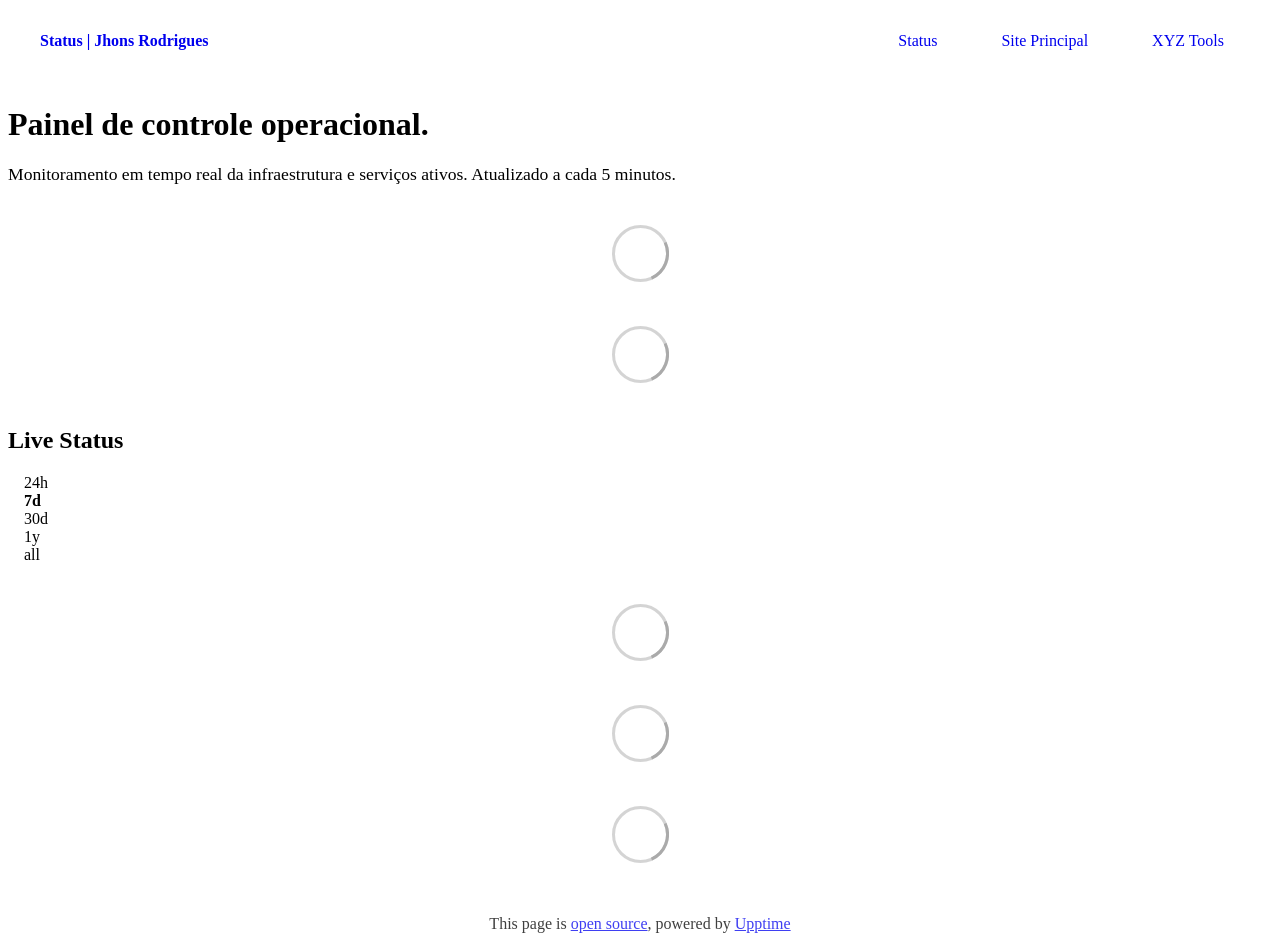
==== commit 7c1a926e: "deploy: 05f532900f6112221da7365a79744ff18145fb1f" ====
--- a/index.html
+++ b/index.html
@@ -1,4 +1,4 @@
-<!DOCTYPE html> <html lang=en> <head> <meta charset=utf-8> <meta content="width=device-width,initial-scale=1" name=viewport> <meta content=#333333 name=theme-color> <base href=/ > <link href=manifest.json rel=manifest crossorigin=use-credentials> <script>__SAPPER__={baseUrl:"",preloaded:[void 0,{}]};if('serviceWorker' in navigator)navigator.serviceWorker.register('/service-worker.js');(function(){try{eval("async function x(){}");var main="/client/client.bf1e2611.js"}catch(e){main="/client/legacy/client.0fc0dab4.js"};var s=document.createElement("script");try{new Function("if(0)import('')")();s.src=main;s.type="module";s.crossOrigin="use-credentials";}catch(e){s.src="/client/shimport@2.0.5.js";s.setAttribute("data-main",main);}document.head.appendChild(s);}());</script> <link href=client/client-31a52aa5.css rel=stylesheet><link href=client/createOctokit-a85f76c7.css rel=stylesheet><link href=client/index-b0b6455a.css rel=stylesheet> <title>Status | Jhons Rodrigues</title><link href=https://status.jhonsrodrigues.com/themes/light.css rel=stylesheet><link href=https://status.jhonsrodrigues.com/global.css rel=stylesheet><link href=https://raw.githubusercontent.com/upptime/upptime/master/assets/upptime-icon.svg rel=icon type=image/svg><link href=/logo-192.png rel=icon type=image/png> <link href=/client/client.bf1e2611.js rel=modulepreload as=script crossorigin=use-credentials><link href=/client/client-31a52aa5.css rel=preload as=style><link href=/client/index.53ba1098.js rel=modulepreload as=script crossorigin=use-credentials><link href=/client/createOctokit.efa2d7a9.js rel=modulepreload as=script crossorigin=use-credentials><link href=/client/inject_styles.803b7e80.js rel=modulepreload as=script crossorigin=use-credentials><link href=/client/createOctokit-a85f76c7.css rel=preload as=style><link href=/client/index-b0b6455a.css rel=preload as=style></head> <body> <div id=sapper> <nav class=svelte-a08hsz><div class="svelte-a08hsz container"><div><a href=https://status.jhonsrodrigues.com class="svelte-a08hsz logo"><img alt="" class=svelte-a08hsz src=https://tyipxaldonkfqlztqmbk.supabase.co/storage/v1/object/public/public-images/LogotipoJR.png> <div>Status | Jhons Rodrigues</div></a></div> <ul class=svelte-a08hsz><li><a href=/ class=svelte-a08hsz target=_self aria-current=page>Status</a> <li><a href=https://jhonsrodrigues.com class=svelte-a08hsz target=_self>Site Principal</a> <li><a href=https://xyztools.app class=svelte-a08hsz target=_self>XYZ Tools</a> </li> </ul></div> </nav> <main class=container> <header class=svelte-ngkazm><h1>Painel de controle operacional.</h1> <p class="svelte-ngkazm lead">Monitoramento em tempo real da infraestrutura e serviços ativos. Atualizado a cada 5 minutos.</header> <section class=svelte-8lnl4f><div class="svelte-68jxue loading"><svg class=svelte-68jxue height=38 stroke=#aaa width=38 xmlns=http://www.w3.org/2000/svg><g fill=none fill-rule=evenodd><g stroke-width=2 transform="translate(1 1)"><circle cx=18 cy=18 r=18 stroke-opacity=.5></circle><path d="M36 18c0-9.94-8.06-18-18-18"><animateTransform attributeName=transform dur=1s from="0 18 18" repeatCount=indefinite to="360 18 18" type=rotate></animateTransform></path></g></g></svg></div> </section> <section class=svelte-8lnl4f><div class="svelte-68jxue loading"><svg class=svelte-68jxue height=38 stroke=#aaa width=38 xmlns=http://www.w3.org/2000/svg><g fill=none fill-rule=evenodd><g stroke-width=2 transform="translate(1 1)"><circle cx=18 cy=18 r=18 stroke-opacity=.5></circle><path d="M36 18c0-9.94-8.06-18-18-18"><animateTransform attributeName=transform dur=1s from="0 18 18" repeatCount=indefinite to="360 18 18" type=rotate></animateTransform></path></g></g></svg></div> </section> <div class="svelte-fqsq6s f changed"><h2>Live Status</h2> <form class="svelte-fqsq6s f r"><div><input class=svelte-fqsq6s id=data_day name=d type=radio value=day><label class=svelte-fqsq6s for=data_day>24h</label></div> <div><input class=svelte-fqsq6s id=data_week name=d type=radio value=week checked><label class=svelte-fqsq6s for=data_week>7d</label></div> <div><input class=svelte-fqsq6s id=data_month name=d type=radio value=month><label class=svelte-fqsq6s for=data_month>30d</label></div> <div><input class=svelte-fqsq6s id=data_year name=d type=radio value=year><label class=svelte-fqsq6s for=data_year>1y</label></div> <div><input class=svelte-fqsq6s id=data_all name=d type=radio value=all><label class=svelte-fqsq6s for=data_all>all</label></div></form></div> <section class="svelte-fqsq6s live-status"><div class="svelte-68jxue loading"><svg class=svelte-68jxue height=38 stroke=#aaa width=38 xmlns=http://www.w3.org/2000/svg><g fill=none fill-rule=evenodd><g stroke-width=2 transform="translate(1 1)"><circle cx=18 cy=18 r=18 stroke-opacity=.5></circle><path d="M36 18c0-9.94-8.06-18-18-18"><animateTransform attributeName=transform dur=1s from="0 18 18" repeatCount=indefinite to="360 18 18" type=rotate></animateTransform></path></g></g></svg></div> </section> <section><div class="svelte-68jxue loading"><svg class=svelte-68jxue height=38 stroke=#aaa width=38 xmlns=http://www.w3.org/2000/svg><g fill=none fill-rule=evenodd><g stroke-width=2 transform="translate(1 1)"><circle cx=18 cy=18 r=18 stroke-opacity=.5></circle><path d="M36 18c0-9.94-8.06-18-18-18"><animateTransform attributeName=transform dur=1s from="0 18 18" repeatCount=indefinite to="360 18 18" type=rotate></animateTransform></path></g></g></svg></div> </section> <section><div class="svelte-68jxue loading"><svg class=svelte-68jxue height=38 stroke=#aaa width=38 xmlns=http://www.w3.org/2000/svg><g fill=none fill-rule=evenodd><g stroke-width=2 transform="translate(1 1)"><circle cx=18 cy=18 r=18 stroke-opacity=.5></circle><path d="M36 18c0-9.94-8.06-18-18-18"><animateTransform attributeName=transform dur=1s from="0 18 18" repeatCount=indefinite to="360 18 18" type=rotate></animateTransform></path></g></g></svg></div></section></main> <footer class=svelte-jbr799><p>This page is <a href=https://github.com/jhonsrodrigues/jhonsrodrigues-status>open source</a>, powered by <a href=https://upptime.js.org>Upptime</a></p> </footer></div> <script> try {
+<!DOCTYPE html> <html lang=en> <head> <meta charset=utf-8> <meta content="width=device-width,initial-scale=1" name=viewport> <meta content=#333333 name=theme-color> <base href=/ > <link href=manifest.json rel=manifest crossorigin=use-credentials> <script>__SAPPER__={baseUrl:"",preloaded:[void 0,{}]};if('serviceWorker' in navigator)navigator.serviceWorker.register('/service-worker.js');(function(){try{eval("async function x(){}");var main="/client/client.5c79702c.js"}catch(e){main="/client/legacy/client.a7fb52b9.js"};var s=document.createElement("script");try{new Function("if(0)import('')")();s.src=main;s.type="module";s.crossOrigin="use-credentials";}catch(e){s.src="/client/shimport@2.0.5.js";s.setAttribute("data-main",main);}document.head.appendChild(s);}());</script> <link href=client/client-31a52aa5.css rel=stylesheet><link href=client/createOctokit-a85f76c7.css rel=stylesheet><link href=client/index-b0b6455a.css rel=stylesheet> <title>Status | Jhons Rodrigues</title><link href=https://status.jhonsrodrigues.com/themes/light.css rel=stylesheet><link href=https://status.jhonsrodrigues.com/global.css rel=stylesheet><link href=https://raw.githubusercontent.com/upptime/upptime/master/assets/upptime-icon.svg rel=icon type=image/svg><link href=/logo-192.png rel=icon type=image/png> <link href=/client/client.5c79702c.js rel=modulepreload as=script crossorigin=use-credentials><link href=/client/client-31a52aa5.css rel=preload as=style><link href=/client/index.a45141b2.js rel=modulepreload as=script crossorigin=use-credentials><link href=/client/createOctokit.0c2bfa94.js rel=modulepreload as=script crossorigin=use-credentials><link href=/client/inject_styles.803b7e80.js rel=modulepreload as=script crossorigin=use-credentials><link href=/client/createOctokit-a85f76c7.css rel=preload as=style><link href=/client/index-b0b6455a.css rel=preload as=style></head> <body> <div id=sapper> <nav class=svelte-a08hsz><div class="svelte-a08hsz container"><div><a href=https://status.jhonsrodrigues.com class="svelte-a08hsz logo"><img alt="" class=svelte-a08hsz src=https://tyipxaldonkfqlztqmbk.supabase.co/storage/v1/object/public/public-images/LogotipoJR.png> <div>Status | Jhons Rodrigues</div></a></div> <ul class=svelte-a08hsz><li><a href=/ class=svelte-a08hsz target=_self aria-current=page>Status</a> <li><a href=https://jhonsrodrigues.com class=svelte-a08hsz target=_self>Site Principal</a> <li><a href=https://xyztools.app class=svelte-a08hsz target=_self>XYZ Tools</a> </li> </ul></div> </nav> <main class=container> <header class=svelte-ngkazm><h1>Painel de controle operacional.</h1> <p class="svelte-ngkazm lead">Monitoramento em tempo real da infraestrutura e serviços ativos. Atualizado a cada 5 minutos.</header> <section class=svelte-8lnl4f><div class="svelte-68jxue loading"><svg class=svelte-68jxue height=38 stroke=#aaa width=38 xmlns=http://www.w3.org/2000/svg><g fill=none fill-rule=evenodd><g stroke-width=2 transform="translate(1 1)"><circle cx=18 cy=18 r=18 stroke-opacity=.5></circle><path d="M36 18c0-9.94-8.06-18-18-18"><animateTransform attributeName=transform dur=1s from="0 18 18" repeatCount=indefinite to="360 18 18" type=rotate></animateTransform></path></g></g></svg></div> </section> <section class=svelte-8lnl4f><div class="svelte-68jxue loading"><svg class=svelte-68jxue height=38 stroke=#aaa width=38 xmlns=http://www.w3.org/2000/svg><g fill=none fill-rule=evenodd><g stroke-width=2 transform="translate(1 1)"><circle cx=18 cy=18 r=18 stroke-opacity=.5></circle><path d="M36 18c0-9.94-8.06-18-18-18"><animateTransform attributeName=transform dur=1s from="0 18 18" repeatCount=indefinite to="360 18 18" type=rotate></animateTransform></path></g></g></svg></div> </section> <div class="svelte-fqsq6s f changed"><h2>Live Status</h2> <form class="svelte-fqsq6s f r"><div><input class=svelte-fqsq6s id=data_day name=d type=radio value=day><label class=svelte-fqsq6s for=data_day>24h</label></div> <div><input class=svelte-fqsq6s id=data_week name=d type=radio value=week checked><label class=svelte-fqsq6s for=data_week>7d</label></div> <div><input class=svelte-fqsq6s id=data_month name=d type=radio value=month><label class=svelte-fqsq6s for=data_month>30d</label></div> <div><input class=svelte-fqsq6s id=data_year name=d type=radio value=year><label class=svelte-fqsq6s for=data_year>1y</label></div> <div><input class=svelte-fqsq6s id=data_all name=d type=radio value=all><label class=svelte-fqsq6s for=data_all>all</label></div></form></div> <section class="svelte-fqsq6s live-status"><div class="svelte-68jxue loading"><svg class=svelte-68jxue height=38 stroke=#aaa width=38 xmlns=http://www.w3.org/2000/svg><g fill=none fill-rule=evenodd><g stroke-width=2 transform="translate(1 1)"><circle cx=18 cy=18 r=18 stroke-opacity=.5></circle><path d="M36 18c0-9.94-8.06-18-18-18"><animateTransform attributeName=transform dur=1s from="0 18 18" repeatCount=indefinite to="360 18 18" type=rotate></animateTransform></path></g></g></svg></div> </section> <section><div class="svelte-68jxue loading"><svg class=svelte-68jxue height=38 stroke=#aaa width=38 xmlns=http://www.w3.org/2000/svg><g fill=none fill-rule=evenodd><g stroke-width=2 transform="translate(1 1)"><circle cx=18 cy=18 r=18 stroke-opacity=.5></circle><path d="M36 18c0-9.94-8.06-18-18-18"><animateTransform attributeName=transform dur=1s from="0 18 18" repeatCount=indefinite to="360 18 18" type=rotate></animateTransform></path></g></g></svg></div> </section> <section><div class="svelte-68jxue loading"><svg class=svelte-68jxue height=38 stroke=#aaa width=38 xmlns=http://www.w3.org/2000/svg><g fill=none fill-rule=evenodd><g stroke-width=2 transform="translate(1 1)"><circle cx=18 cy=18 r=18 stroke-opacity=.5></circle><path d="M36 18c0-9.94-8.06-18-18-18"><animateTransform attributeName=transform dur=1s from="0 18 18" repeatCount=indefinite to="360 18 18" type=rotate></animateTransform></path></g></g></svg></div></section></main> <footer class=svelte-jbr799><p>This page is <a href=https://github.com/jhonsrodrigues/jhonsrodrigues-status>open source</a>, powered by <a href=https://upptime.js.org>Upptime</a></p> </footer></div> <script> try {
         if (typeof window !== "undefined" && window.navigator && navigator.serviceWorker) {
           navigator.serviceWorker.getRegistrations().then(function (registrations) {
             for (let registration of registrations) {
